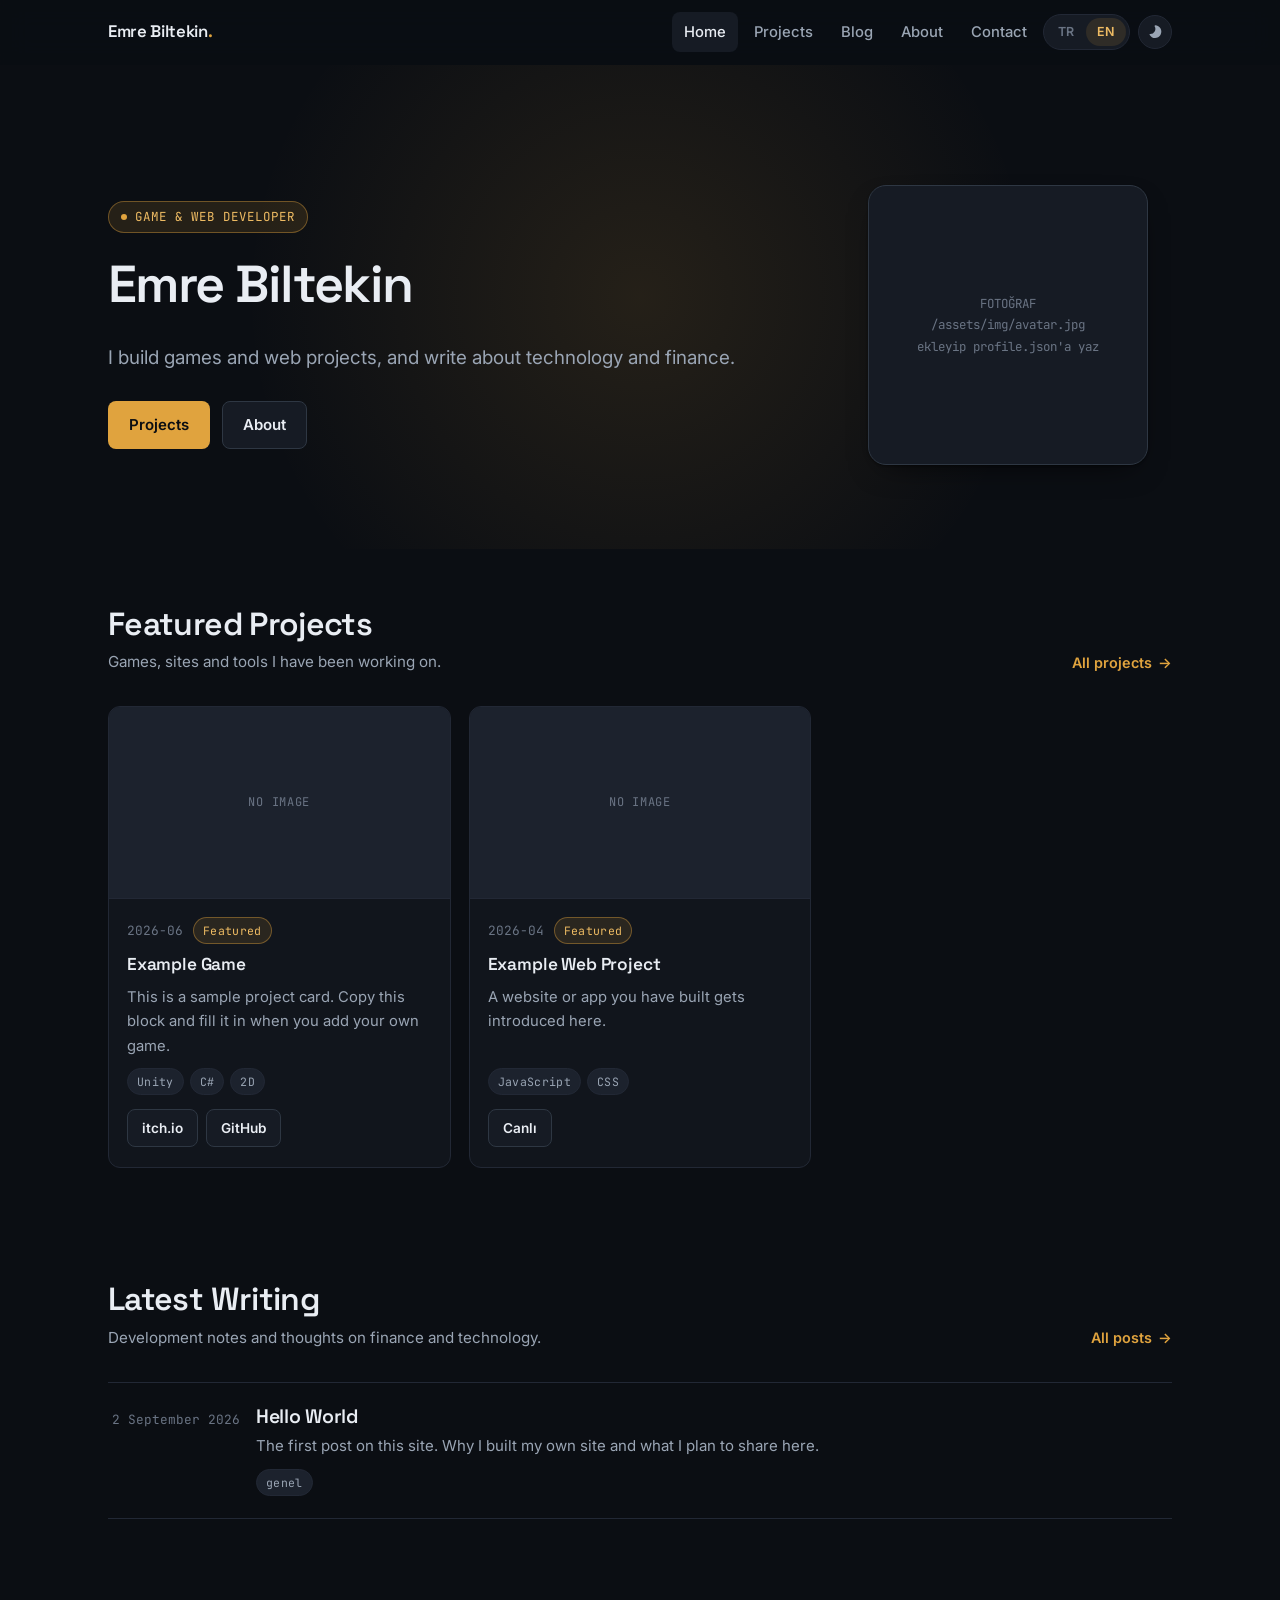
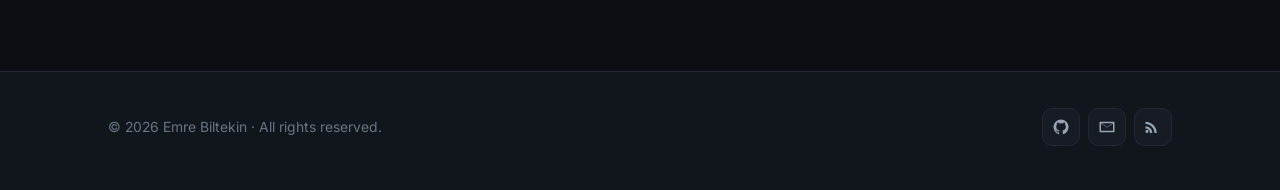
==== index.html @ 10e12e01 "Kişisel site: iki dilli iskelet, blog ve yönetim paneli" ====
<!DOCTYPE html>
<html lang="tr">
<head>
<meta charset="utf-8">
<meta name="viewport" content="width=device-width, initial-scale=1">
<script>/* Tema tercihini sayfa cizilmeden once uygula (ekran yanip sonmesin) */
try{ if(localStorage.getItem('site.theme')==='light') document.documentElement.dataset.theme='light'; }catch(e){}</script>
<title>Emre Biltekin — Oyun & Web Geliştirici</title>
<meta name="description" content="Emre Biltekin'in kişisel sitesi. Oyunlar, web projeleri ve teknoloji ile finans üzerine yazılar.">
<link rel="canonical" href="https://emrebiltekin.me/">

<!-- Paylasim kartlari -->
<meta property="og:type" content="website">
<meta property="og:site_name" content="Emre Biltekin">
<meta property="og:title" content="Emre Biltekin — Oyun & Web Geliştirici">
<meta property="og:description" content="Oyunlar, web projeleri ve teknoloji ile finans üzerine yazılar.">
<meta property="og:url" content="https://emrebiltekin.me/">
<meta property="og:image" content="https://emrebiltekin.me/assets/img/og-default.png">
<meta name="twitter:card" content="summary_large_image">

<link rel="icon" href="/assets/img/favicon.svg" type="image/svg+xml">
<link rel="preconnect" href="https://fonts.googleapis.com">
<link rel="preconnect" href="https://fonts.gstatic.com" crossorigin>
<link href="https://fonts.googleapis.com/css2?family=Inter:wght@400;500;600&family=Space+Grotesk:wght@500;600;700&family=JetBrains+Mono:wght@400;500&display=swap" rel="stylesheet">
<link rel="stylesheet" href="/assets/css/style.css">
<link rel="alternate" type="application/rss+xml" title="Emre Biltekin" href="/feed.xml">
</head>

<body data-page="home">
<a class="skip-link" href="#main">İçeriğe geç</a>
<header id="site-header"></header>

<main id="main">

  <!-- Hero -->
  <section class="hero">
    <div class="wrap hero-inner">
      <div>
        <span class="eyebrow"><span class="pulse"></span><span id="heroRole">—</span></span>
        <h1 id="heroName">Emre Biltekin</h1>
        <p class="lead" id="heroTagline"></p>
        <div class="hero-actions">
          <a class="btn btn-primary" href="/projects.html"><span data-i18n="nav.projects"></span></a>
          <a class="btn btn-ghost" href="/about.html"><span data-i18n="nav.about"></span></a>
        </div>
      </div>
      <div class="avatar-frame" id="heroAvatar"></div>
    </div>
  </section>

  <!-- One cikan projeler -->
  <section class="section-tight">
    <div class="wrap">
      <div class="section-head">
        <div>
          <h2 data-i18n="home.featured.title"></h2>
          <p data-i18n="home.featured.desc"></p>
        </div>
        <a class="link-more" href="/projects.html"><span data-i18n="home.featured.all"></span> →</a>
      </div>
      <div class="grid" id="featuredProjects">
        <div class="loading" data-i18n="common.loading"></div>
      </div>
    </div>
  </section>

  <!-- Son yazilar -->
  <section class="section-tight">
    <div class="wrap">
      <div class="section-head">
        <div>
          <h2 data-i18n="home.latest.title"></h2>
          <p data-i18n="home.latest.desc"></p>
        </div>
        <a class="link-more" href="/blog.html"><span data-i18n="home.latest.all"></span> →</a>
      </div>
      <ul class="post-list" id="latestPosts">
        <li class="loading" data-i18n="common.loading"></li>
      </ul>
    </div>
  </section>

</main>

<footer id="site-footer"></footer>

<noscript>
  <div class="wrap" style="padding:24px 0;color:#9AA5B4">
    Bu site içeriği göstermek için JavaScript kullanıyor. Lütfen JavaScript'i etkinleştir.
  </div>
</noscript>

<script src="/assets/js/i18n.js"></script>
<script src="/assets/js/site.js"></script>
<script src="/assets/js/pages.js"></script>
</body>
</html>
---- assets/css/style.css ----
/* ==========================================================================
   emrebiltekin.me — tema
   Renk / tipografi / olcu degerleri tek yerde: :root altindaki degiskenler.
   Vurgu rengini degistirmek icin sadece --accent satirini duzenlemen yeterli.
   ========================================================================== */

/* --- KOYU TEMA (varsayilan) --- */
:root{
  color-scheme: dark;

  /* Zemin katmanlari */
  --bg:        #0B0E13;
  --bg-1:      #11151C;
  --bg-2:      #161B24;
  --bg-3:      #1C222D;
  --header-bg: rgba(11,14,19,.72);

  /* Cizgiler */
  --border:    #222835;
  --border-2:  #2E3743;

  /* Metin */
  --text:       #E9EDF3;
  --text-2:     #9AA5B4;
  --text-3:     #6A7484;
  --prose-text: #DDE3EC;
  --code-text:  #E3B77A;

  /* Vurgu — degistirmek icin burasi */
  --accent:      #E0A33E;
  --accent-2:    #EEBB63;
  --accent-soft: rgba(224,163,62,.12);
  --accent-ring: rgba(224,163,62,.40);
  --on-accent:   #0A0D12;   /* vurgu zemini uzerindeki metin rengi */

  --ok:   #3FBF87;
  --warn: #E0A33E;
  --err:  #F2555A;

  /* Tipografi */
  --font-head: 'Space Grotesk', 'Segoe UI', system-ui, sans-serif;
  --font-body: 'Inter', 'Segoe UI', system-ui, -apple-system, sans-serif;
  --font-mono: 'JetBrains Mono', ui-monospace, 'SF Mono', Consolas, monospace;

  /* Olcu */
  --wrap:        1120px;
  --wrap-narrow: 720px;
  --r-sm: 8px;
  --r:    12px;
  --r-lg: 18px;
  --pad:  clamp(16px, 4vw, 28px);

  --shadow-1: 0 1px 2px rgba(0,0,0,.45);
  --shadow-2: 0 1px 2px rgba(0,0,0,.4), 0 12px 32px -16px rgba(0,0,0,.85);
  --t: 180ms cubic-bezier(.2,.7,.3,1);
}

/* --- ACIK TEMA ---
   Sadece renkler degisir; olcu/tipografi ayni kalir.
   Kehribar acik zeminde parlak kaldigi icin okunabilirlik adina koyulastirildi. */
:root[data-theme="light"]{
  color-scheme: light;

  --bg:        #FBFAF7;
  --bg-1:      #FFFFFF;
  --bg-2:      #F4F2ED;
  --bg-3:      #EAE7DF;
  --header-bg: rgba(251,250,247,.78);

  --border:    #E4E0D7;
  --border-2:  #CFC9BC;

  --text:       #15181D;
  --text-2:     #565F6C;
  --text-3:     #7E8794;
  --prose-text: #23282F;
  --code-text:  #8A5A0B;

  --accent:      #B0730F;
  --accent-2:    #8C5A08;
  --accent-soft: rgba(176,115,15,.10);
  --accent-ring: rgba(176,115,15,.38);
  --on-accent:   #FFFFFF;

  --shadow-1: 0 1px 2px rgba(20,24,30,.06);
  --shadow-2: 0 1px 2px rgba(20,24,30,.05), 0 12px 28px -16px rgba(20,24,30,.25);
}

/* ===== Reset ===== */
*,*::before,*::after{ box-sizing:border-box; }
html{ -webkit-text-size-adjust:100%; scroll-behavior:smooth; }
@media (prefers-reduced-motion: reduce){
  html{ scroll-behavior:auto; }
  *,*::before,*::after{ animation-duration:.01ms !important; transition-duration:.01ms !important; }
}
body{
  margin:0;
  background:var(--bg);
  color:var(--text);
  font-family:var(--font-body);
  font-size:16px;
  line-height:1.65;
  -webkit-font-smoothing:antialiased;
  text-rendering:optimizeLegibility;
  overflow-x:hidden;
}
img,svg,video{ max-width:100%; display:block; }
a{ color:var(--accent); text-decoration:none; }
a:hover{ color:var(--accent-2); }
button{ font:inherit; color:inherit; }
h1,h2,h3,h4{ font-family:var(--font-head); font-weight:600; line-height:1.2; letter-spacing:-.02em; margin:0 0 .5em; }
h1{ font-size:clamp(2rem, 1.4rem + 2.6vw, 3.25rem); letter-spacing:-.03em; }
h2{ font-size:clamp(1.5rem, 1.2rem + 1.2vw, 2rem); }
h3{ font-size:1.15rem; }
p{ margin:0 0 1em; }
code,kbd,pre,samp{ font-family:var(--font-mono); font-size:.9em; }
:focus-visible{ outline:2px solid var(--accent); outline-offset:3px; border-radius:4px; }

.sr-only{
  position:absolute; width:1px; height:1px; padding:0; margin:-1px;
  overflow:hidden; clip:rect(0 0 0 0); white-space:nowrap; border:0;
}
.skip-link{
  position:absolute; left:-999px; top:0; z-index:200;
  background:var(--accent); color:var(--on-accent); padding:10px 16px; border-radius:0 0 var(--r-sm) 0;
  font-weight:600;
}
.skip-link:focus{ left:0; }

/* ===== Kapsayici ===== */
.wrap{ width:100%; max-width:var(--wrap); margin-inline:auto; padding-inline:var(--pad); }
.wrap-narrow{ max-width:var(--wrap-narrow); }
.section{ padding-block:clamp(56px, 8vw, 96px); }
.section-tight{ padding-block:clamp(36px, 5vw, 56px); }

/* ===== Header ===== */
.site-header{
  position:sticky; top:0; z-index:100;
  background:var(--header-bg);
  backdrop-filter:blur(14px) saturate(160%);
  -webkit-backdrop-filter:blur(14px) saturate(160%);
  border-bottom:1px solid transparent;
  transition:border-color var(--t), background var(--t);
}
.site-header.is-stuck{ border-bottom-color:var(--border); }
.nav{ display:flex; align-items:center; gap:20px; height:64px; position:relative; }
.brand{
  font-family:var(--font-head); font-weight:600; font-size:1.05rem;
  color:var(--text); letter-spacing:-.02em; white-space:nowrap;
}
.brand:hover{ color:var(--text); }
.brand .dot{ color:var(--accent); }
.nav-links{
  display:flex; align-items:center; gap:4px;
  margin-left:auto; list-style:none; padding:0; margin-block:0;
}
.nav-links a{
  display:block; padding:8px 12px; border-radius:var(--r-sm);
  color:var(--text-2); font-size:.925rem; font-weight:500;
  transition:color var(--t), background var(--t);
}
.nav-links a:hover{ color:var(--text); background:var(--bg-2); }
.nav-links a[aria-current="page"]{ color:var(--text); background:var(--bg-2); }

.lang-switch{
  display:inline-flex; align-items:center; padding:3px;
  background:var(--bg-2); border:1px solid var(--border); border-radius:999px;
}
.lang-switch button{
  border:0; background:transparent; cursor:pointer;
  padding:4px 11px; border-radius:999px;
  font-size:.78rem; font-weight:600; letter-spacing:.04em;
  color:var(--text-3); transition:color var(--t), background var(--t);
}
.lang-switch button:hover{ color:var(--text-2); }
.lang-switch button[aria-pressed="true"]{ background:var(--accent-soft); color:var(--accent-2); }

/* Acik/koyu tema butonu */
.theme-toggle{
  display:inline-grid; place-items:center;
  width:34px; height:34px; flex:none; cursor:pointer;
  background:var(--bg-2); border:1px solid var(--border); border-radius:999px;
  color:var(--text-2);
  transition:color var(--t), border-color var(--t), background var(--t);
}
.theme-toggle:hover{ color:var(--accent-2); border-color:var(--accent-ring); background:var(--accent-soft); }
.theme-toggle .icon-sun{ display:none; }
:root[data-theme="light"] .theme-toggle .icon-sun{ display:block; }
:root[data-theme="light"] .theme-toggle .icon-moon{ display:none; }

.nav-toggle{
  display:none; margin-left:auto;
  background:var(--bg-2); border:1px solid var(--border); border-radius:var(--r-sm);
  width:38px; height:38px; cursor:pointer; align-items:center; justify-content:center;
  color:var(--text-2);
}
@media (max-width:760px){
  .nav-toggle{ display:inline-flex; }
  .nav-links{
    position:absolute; left:calc(var(--pad) * -1); right:calc(var(--pad) * -1); top:64px;
    flex-direction:column; align-items:stretch; gap:2px;
    background:var(--bg-1); border-bottom:1px solid var(--border);
    padding:10px var(--pad) 16px;
    display:none;
  }
  .nav-links.is-open{ display:flex; }
  .nav-links a{ padding:11px 12px; }
  .nav-links .ctrl-li{ margin-top:12px; }
}
.ctrl-li{ display:flex; align-items:center; gap:8px; }

/* ===== Hero ===== */
.hero{ position:relative; padding-block:clamp(64px, 10vw, 120px) clamp(48px, 7vw, 84px); overflow:hidden; }
.hero::before{
  content:""; position:absolute; inset:-45% 0 auto 50%;
  width:min(900px, 130vw); aspect-ratio:1; transform:translateX(-50%);
  background:radial-gradient(circle, var(--accent-soft) 0%, transparent 62%);
  pointer-events:none;
}
.hero-inner{ position:relative; display:grid; gap:clamp(28px,5vw,56px); grid-template-columns:1fr; align-items:center; }
@media (min-width:880px){ .hero-inner{ grid-template-columns:1.35fr .65fr; } }
.eyebrow{
  display:inline-flex; align-items:center; gap:8px;
  font-family:var(--font-mono); font-size:.78rem; letter-spacing:.08em; text-transform:uppercase;
  color:var(--accent-2); background:var(--accent-soft);
  border:1px solid var(--accent-ring); border-radius:999px; padding:5px 12px;
  margin-bottom:20px;
}
.eyebrow .pulse{ width:6px; height:6px; border-radius:50%; background:var(--accent); box-shadow:0 0 0 0 var(--accent-ring); animation:pulse 2.4s infinite; }
@keyframes pulse{ 70%{ box-shadow:0 0 0 8px transparent; } 100%{ box-shadow:0 0 0 0 transparent; } }
.hero p.lead{ font-size:clamp(1.02rem,.95rem + .4vw,1.18rem); color:var(--text-2); max-width:56ch; }
.hero-actions{ display:flex; flex-wrap:wrap; gap:12px; margin-top:28px; }

.avatar-frame{
  position:relative; width:min(280px,70vw); margin-inline:auto;
  aspect-ratio:1; border-radius:var(--r-lg); overflow:hidden;
  border:1px solid var(--border-2); background:var(--bg-2);
  box-shadow:var(--shadow-2);
}
.avatar-frame img{ width:100%; height:100%; object-fit:cover; }
.avatar-frame .placeholder{
  display:grid; place-items:center; height:100%;
  color:var(--text-3); font-family:var(--font-mono); font-size:.78rem; text-align:center; padding:20px; line-height:1.7;
}

/* ===== Butonlar ===== */
.btn{
  display:inline-flex; align-items:center; gap:9px;
  padding:11px 20px; border-radius:var(--r-sm);
  font-size:.94rem; font-weight:600; font-family:var(--font-body);
  border:1px solid transparent; cursor:pointer; white-space:nowrap;
  transition:background var(--t), border-color var(--t), color var(--t), transform var(--t);
}
.btn:active{ transform:translateY(1px); }
.btn-primary{ background:var(--accent); color:var(--on-accent); }
.btn-primary:hover{ background:var(--accent-2); color:var(--on-accent); }
.btn-ghost{ background:var(--bg-2); border-color:var(--border-2); color:var(--text); }
.btn-ghost:hover{ background:var(--bg-3); border-color:var(--text-3); color:var(--text); }
.btn-sm{ padding:7px 14px; font-size:.85rem; }

/* ===== Bolum basligi ===== */
.section-head{
  display:flex; align-items:flex-end; justify-content:space-between;
  gap:20px; flex-wrap:wrap; margin-bottom:32px;
}
.section-head h2{ margin:0; }
.section-head p{ margin:6px 0 0; color:var(--text-2); font-size:.95rem; }
.link-more{ font-size:.9rem; font-weight:600; display:inline-flex; align-items:center; gap:6px; transition:gap var(--t); }
.link-more:hover{ gap:10px; }

/* ===== Kart izgarasi ===== */
.grid{ display:grid; gap:18px; grid-template-columns:repeat(auto-fill, minmax(280px,1fr)); }
.grid-2{ grid-template-columns:repeat(auto-fill, minmax(340px,1fr)); }

.card{
  position:relative; display:flex; flex-direction:column;
  background:var(--bg-1); border:1px solid var(--border); border-radius:var(--r);
  overflow:hidden; transition:border-color var(--t), transform var(--t), background var(--t);
}
.card:hover{ border-color:var(--border-2); transform:translateY(-3px); background:var(--bg-2); }
.card-media{
  aspect-ratio:16/9; background:var(--bg-3);
  display:grid; place-items:center; overflow:hidden; border-bottom:1px solid var(--border);
}
.card-media img{ width:100%; height:100%; object-fit:cover; }
.card-media .ph{ color:var(--text-3); font-family:var(--font-mono); font-size:.75rem; letter-spacing:.06em; }
.card-body{ padding:18px 18px 20px; display:flex; flex-direction:column; gap:10px; flex:1; }
.card-title{ font-family:var(--font-head); font-size:1.08rem; font-weight:600; margin:0; color:var(--text); letter-spacing:-.01em; }
.card-title a{ color:inherit; }
.card-title a:hover{ color:var(--accent-2); }
.card-desc{ margin:0; color:var(--text-2); font-size:.925rem; flex:1; }
.card-meta{ display:flex; align-items:center; gap:10px; font-size:.8rem; color:var(--text-3); font-family:var(--font-mono); }
.card-links{ display:flex; flex-wrap:wrap; gap:8px; margin-top:4px; }

/* Etiketler */
.tags{ display:flex; flex-wrap:wrap; gap:6px; }
.tag{
  font-family:var(--font-mono); font-size:.72rem; letter-spacing:.03em;
  padding:3px 9px; border-radius:999px;
  background:var(--bg-3); border:1px solid var(--border); color:var(--text-2);
}
.tag-accent{ background:var(--accent-soft); border-color:var(--accent-ring); color:var(--accent-2); }

/* Filtre / arama cubugu */
.toolbar{ display:flex; flex-wrap:wrap; gap:12px; align-items:center; margin-bottom:28px; }
.filters{ display:flex; flex-wrap:wrap; gap:8px; }
.filter-btn{
  background:var(--bg-1); border:1px solid var(--border); color:var(--text-2);
  padding:7px 14px; border-radius:999px; font-size:.85rem; font-weight:500; cursor:pointer;
  transition:color var(--t), border-color var(--t), background var(--t);
}
.filter-btn:hover{ color:var(--text); border-color:var(--border-2); }
.filter-btn[aria-pressed="true"]{ background:var(--accent-soft); border-color:var(--accent-ring); color:var(--accent-2); }
.search-box{ position:relative; margin-left:auto; min-width:220px; flex:1; max-width:320px; }
.search-box input{
  width:100%; padding:9px 14px 9px 36px;
  background:var(--bg-1); border:1px solid var(--border); border-radius:var(--r-sm);
  color:var(--text); font-size:.9rem; font-family:inherit;
}
.search-box input::placeholder{ color:var(--text-3); }
.search-box input:focus{ outline:none; border-color:var(--accent-ring); box-shadow:0 0 0 3px var(--accent-soft); }
.search-box .ico{ position:absolute; left:11px; top:50%; transform:translateY(-50%); color:var(--text-3); }
@media (max-width:620px){ .search-box{ margin-left:0; max-width:none; } }

/* ===== Blog listesi ===== */
.post-list{ list-style:none; padding:0; margin:0; display:flex; flex-direction:column; }
.post-item{ border-bottom:1px solid var(--border); }
.post-item:first-child{ border-top:1px solid var(--border); }
.post-link{
  display:grid; gap:6px 24px; padding:22px 4px;
  grid-template-columns:1fr; color:inherit;
  transition:padding var(--t), background var(--t);
}
.post-link:hover{ color:inherit; background:linear-gradient(90deg, var(--accent-soft), transparent 60%); padding-inline:12px 4px; }
@media (min-width:720px){ .post-link{ grid-template-columns:120px 1fr; } }
.post-date{ font-family:var(--font-mono); font-size:.8rem; color:var(--text-3); padding-top:4px; white-space:nowrap; }
.post-title{ font-family:var(--font-head); font-size:1.22rem; font-weight:600; margin:0 0 6px; letter-spacing:-.015em; }
.post-link:hover .post-title{ color:var(--accent-2); }
.post-sum{ margin:0 0 10px; color:var(--text-2); font-size:.94rem; max-width:68ch; }

/* ===== Yazi ===== */
.article-head{ padding-block:clamp(40px,6vw,72px) 28px; border-bottom:1px solid var(--border); margin-bottom:40px; }
.article-meta{ display:flex; flex-wrap:wrap; gap:14px; align-items:center; color:var(--text-3); font-family:var(--font-mono); font-size:.82rem; margin-bottom:18px; }
.back-link{ display:inline-flex; align-items:center; gap:7px; font-size:.87rem; color:var(--text-2); font-weight:500; }
.back-link:hover{ color:var(--accent-2); }

.prose{ font-size:1.045rem; line-height:1.78; color:var(--prose-text); }
.prose > *:first-child{ margin-top:0; }
.prose h2{ margin-top:2em; margin-bottom:.6em; font-size:1.55rem; scroll-margin-top:84px; }
.prose h3{ margin-top:1.7em; margin-bottom:.5em; font-size:1.2rem; scroll-margin-top:84px; }
.prose p{ margin:0 0 1.25em; }
.prose a{ text-decoration:underline; text-underline-offset:3px; text-decoration-color:var(--accent-ring); }
.prose a:hover{ text-decoration-color:var(--accent); }
.prose ul,.prose ol{ margin:0 0 1.25em; padding-left:1.4em; }
.prose li{ margin-bottom:.45em; }
.prose li::marker{ color:var(--text-3); }
.prose blockquote{
  margin:1.6em 0; padding:2px 0 2px 20px;
  border-left:3px solid var(--accent); color:var(--text-2);
}
.prose blockquote p:last-child{ margin-bottom:0; }
.prose img{ border-radius:var(--r); border:1px solid var(--border); margin:1.6em 0; }
.prose hr{ border:0; border-top:1px solid var(--border); margin:2.4em 0; }
.prose code{
  background:var(--bg-2); border:1px solid var(--border); border-radius:5px;
  padding:.15em .4em; font-size:.87em; color:var(--code-text);
}
.prose pre{
  background:var(--bg-1); border:1px solid var(--border); border-radius:var(--r);
  padding:16px 18px; overflow-x:auto; margin:1.6em 0; line-height:1.6;
}
.prose pre code{ background:none; border:0; padding:0; color:var(--text); font-size:.86rem; }
.prose table{ width:100%; border-collapse:collapse; margin:1.6em 0; font-size:.93rem; display:block; overflow-x:auto; }
.prose th,.prose td{ border:1px solid var(--border); padding:9px 13px; text-align:left; }
.prose th{ background:var(--bg-2); font-weight:600; }

/* ===== Hakkimda ===== */
.skill-group{ margin-bottom:26px; }
.skill-group h3{ font-size:.8rem; font-family:var(--font-mono); letter-spacing:.08em; text-transform:uppercase; color:var(--text-3); margin-bottom:12px; }

/* ===== Iletisim ===== */
.contact-grid{ display:grid; gap:14px; grid-template-columns:repeat(auto-fill,minmax(250px,1fr)); }
.contact-card{
  display:flex; align-items:center; gap:14px; padding:16px 18px;
  background:var(--bg-1); border:1px solid var(--border); border-radius:var(--r);
  color:var(--text); transition:border-color var(--t), background var(--t), transform var(--t);
}
.contact-card:hover{ border-color:var(--accent-ring); background:var(--bg-2); color:var(--text); transform:translateY(-2px); }
.contact-card .ico{ display:grid; place-items:center; width:40px; height:40px; flex:none; border-radius:10px; background:var(--bg-3); color:var(--accent-2); }
.contact-card .txt{ display:flex; flex-direction:column; gap:2px; min-width:0; }
.contact-card .label{ display:block; font-size:.72rem; color:var(--text-3); font-family:var(--font-mono); letter-spacing:.06em; text-transform:uppercase; line-height:1.4; }
.contact-card .value{ display:block; font-weight:500; font-size:.95rem; line-height:1.4; overflow-wrap:anywhere; }

/* ===== Durum kutulari ===== */
.empty, .loading{
  padding:48px 24px; text-align:center; color:var(--text-3);
  border:1px dashed var(--border-2); border-radius:var(--r); background:var(--bg-1);
  font-family:var(--font-mono); font-size:.88rem;
}

/* ===== Footer ===== */
.site-footer{ border-top:1px solid var(--border); margin-top:clamp(56px,8vw,96px); padding-block:36px 44px; background:var(--bg-1); }
.footer-inner{ display:flex; flex-wrap:wrap; gap:20px; align-items:center; justify-content:space-between; }
.footer-inner p{ margin:0; color:var(--text-3); font-size:.87rem; }
.social{ display:flex; gap:8px; }
.social a{
  display:grid; place-items:center; width:38px; height:38px;
  border:1px solid var(--border); border-radius:10px;
  color:var(--text-2); background:var(--bg-2);
  transition:color var(--t), border-color var(--t), background var(--t), transform var(--t);
}
.social a:hover{ color:var(--accent-2); border-color:var(--accent-ring); background:var(--accent-soft); transform:translateY(-2px); }

/* ===== Yardimcilar ===== */
.mt-0{ margin-top:0; } .mb-0{ margin-bottom:0; }
.muted{ color:var(--text-2); }
.dim{ color:var(--text-3); }
.mono{ font-family:var(--font-mono); }
[hidden]{ display:none !important; }
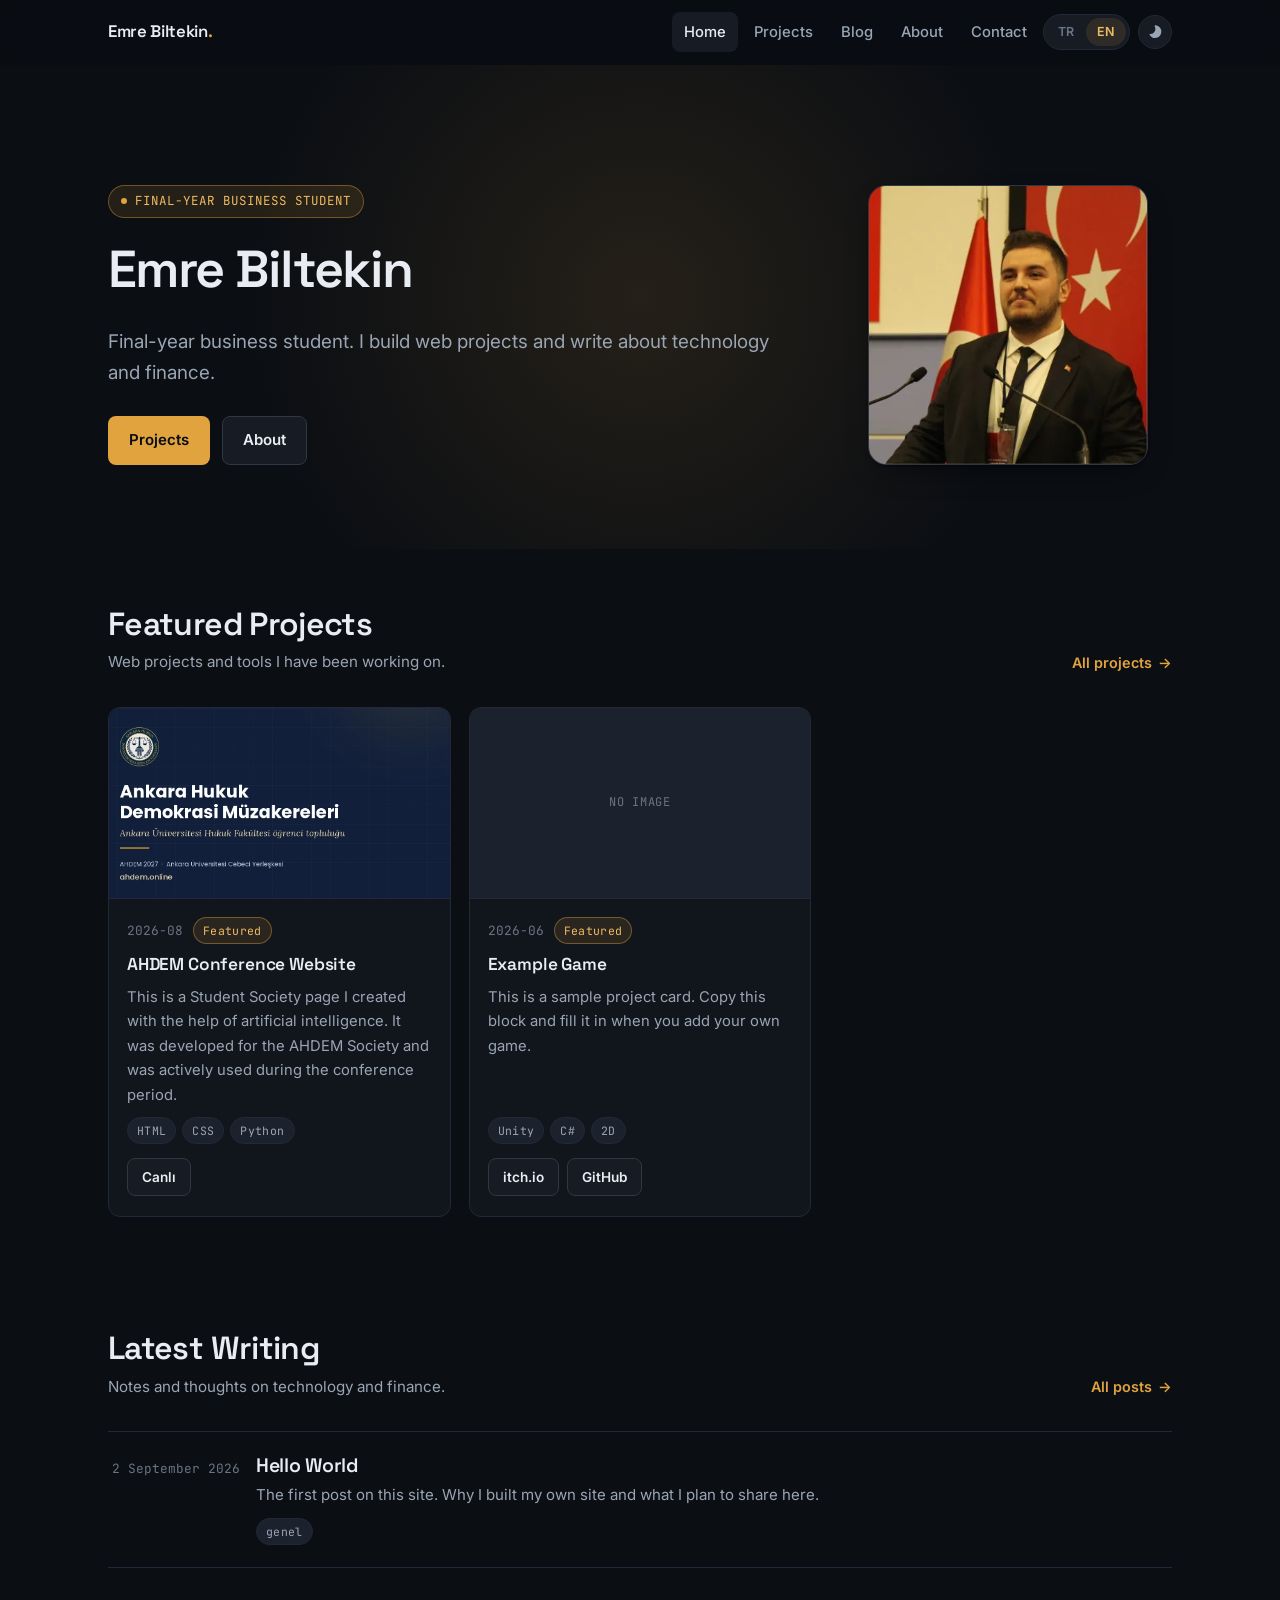
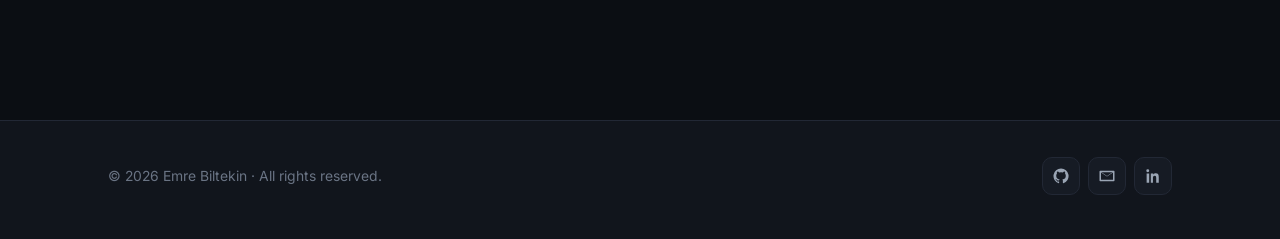
==== commit ae160144: "Kimliği işletme son sınıf öğrencisi olarak güncelle" ====
--- a/index.html
+++ b/index.html
@@ -5,15 +5,15 @@
 <meta name="viewport" content="width=device-width, initial-scale=1">
 <script>/* Tema tercihini sayfa cizilmeden once uygula (ekran yanip sonmesin) */
 try{ if(localStorage.getItem('site.theme')==='light') document.documentElement.dataset.theme='light'; }catch(e){}</script>
-<title>Emre Biltekin — Oyun & Web Geliştirici</title>
-<meta name="description" content="Emre Biltekin'in kişisel sitesi. Oyunlar, web projeleri ve teknoloji ile finans üzerine yazılar.">
+<title>Emre Biltekin — İşletme Son Sınıf Öğrencisi</title>
+<meta name="description" content="Emre Biltekin'in kişisel sitesi. İşletme son sınıf öğrencisi; web projeleri, teknoloji ve finans üzerine yazılar.">
 <link rel="canonical" href="https://emrebiltekin.me/">
 
 <!-- Paylasim kartlari -->
 <meta property="og:type" content="website">
 <meta property="og:site_name" content="Emre Biltekin">
-<meta property="og:title" content="Emre Biltekin — Oyun & Web Geliştirici">
-<meta property="og:description" content="Oyunlar, web projeleri ve teknoloji ile finans üzerine yazılar.">
+<meta property="og:title" content="Emre Biltekin — İşletme Son Sınıf Öğrencisi">
+<meta property="og:description" content="Web projeleri, teknoloji ve finans üzerine yazılar.">
 <meta property="og:url" content="https://emrebiltekin.me/">
 <meta property="og:image" content="https://emrebiltekin.me/assets/img/og-default.png">
 <meta name="twitter:card" content="summary_large_image">
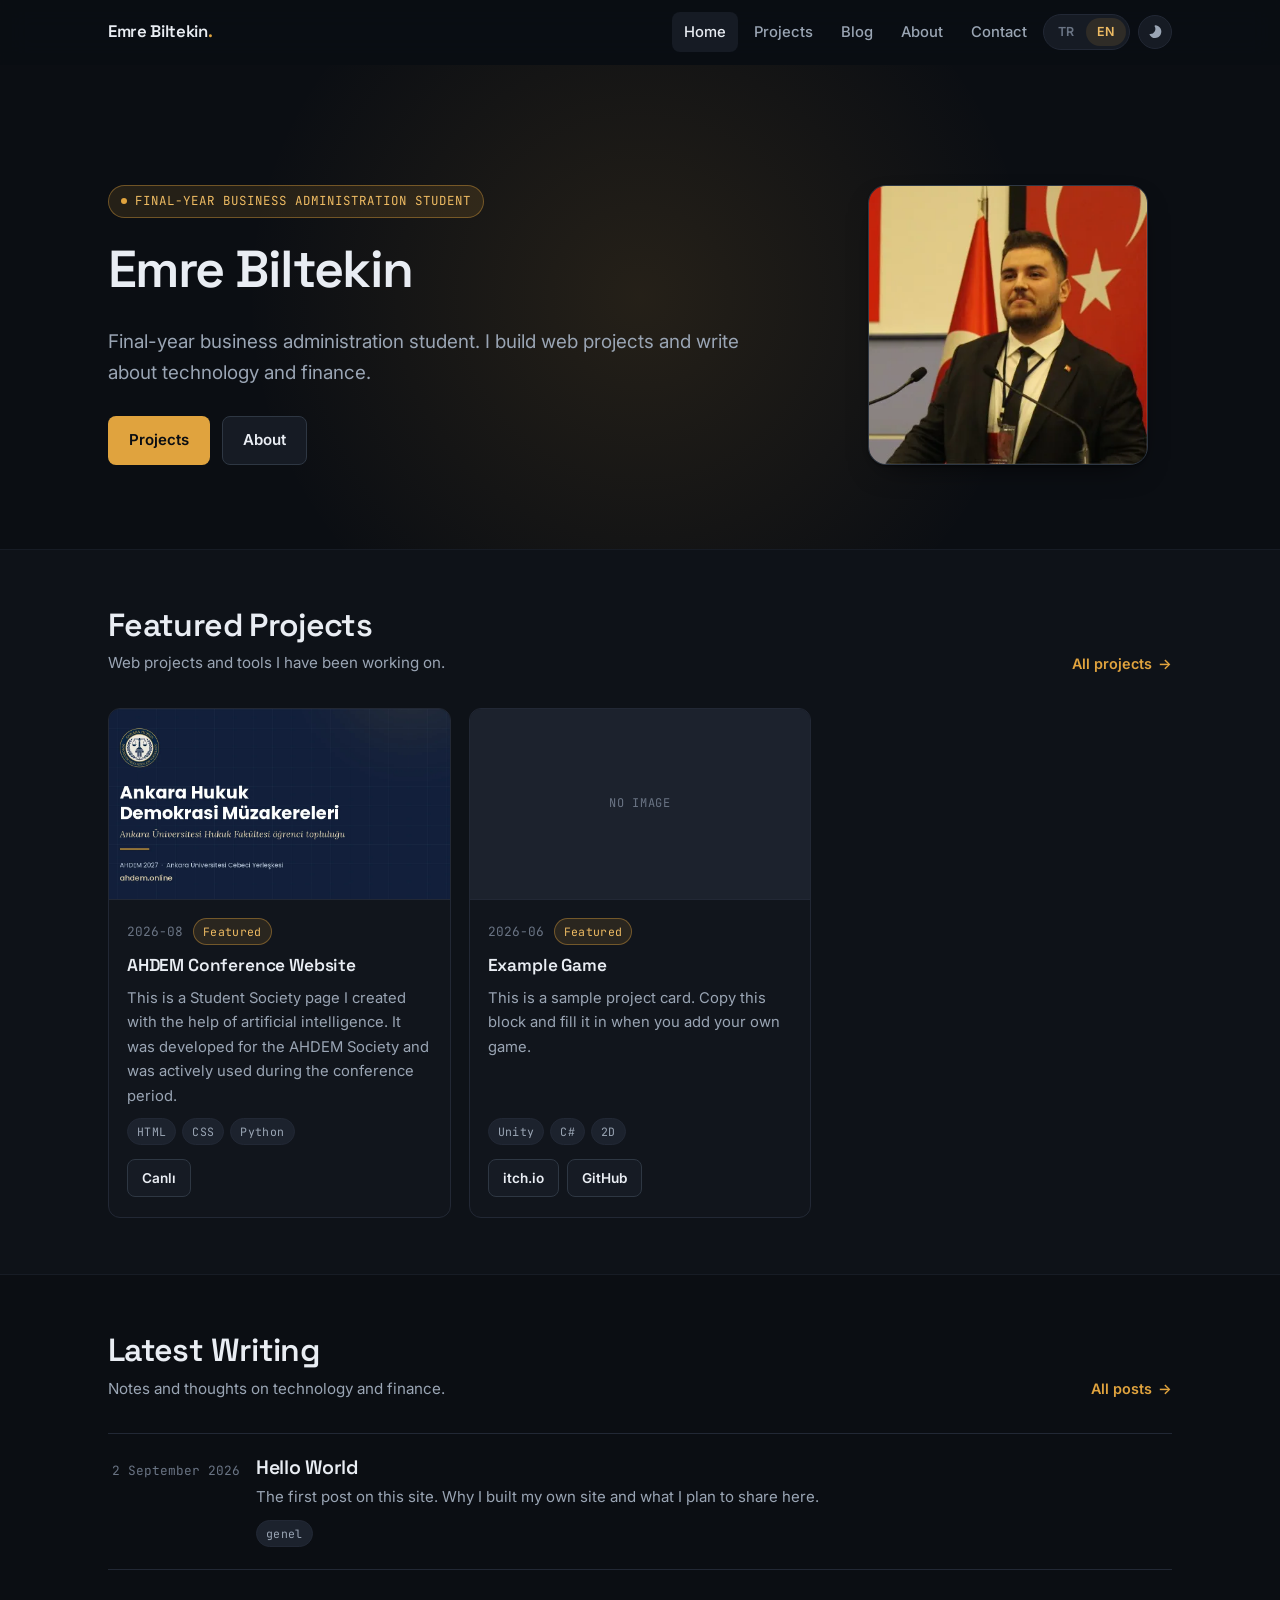
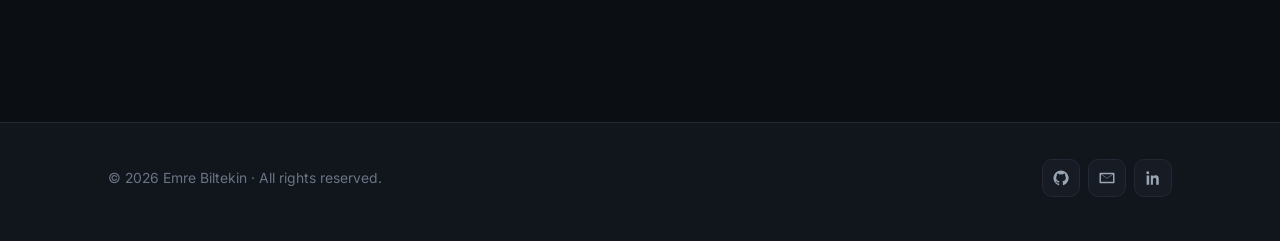
==== commit f2d76a6a: "Açık temada bölüm bantları ve metin yüzeyleri ekle Sayfa tek düz zemin üzerinde akıyordu; özellikle " ====
--- a/index.html
+++ b/index.html
@@ -48,8 +48,8 @@
     </div>
   </section>
 
-  <!-- One cikan projeler -->
-  <section class="section-tight">
+  <!-- One cikan projeler (gri bantli bolum) -->
+  <section class="section-tight band">
     <div class="wrap">
       <div class="section-head">
         <div>
--- a/assets/css/style.css
+++ b/assets/css/style.css
@@ -14,6 +14,10 @@
   --bg-2:      #161B24;
   --bg-3:      #1C222D;
   --header-bg: rgba(11,14,19,.72);
+
+  /* Bolum bandi — sayfayi yatay seritlere ayirir (bkz. .band) */
+  --band:      #0E1218;
+  --band-line: #171C25;
 
   /* Cizgiler */
   --border:    #222835;
@@ -66,6 +70,10 @@
   --bg-2:      #F4F2ED;
   --bg-3:      #EAE7DF;
   --header-bg: rgba(251,250,247,.78);
+
+  /* Acik temada bant belirgin olmali — sayfa duz gorunmesin */
+  --band:      #F1EEE6;
+  --band-line: #E6E1D6;
 
   --border:    #E4E0D7;
   --border-2:  #CFC9BC;
@@ -132,6 +140,27 @@
 .wrap-narrow{ max-width:var(--wrap-narrow); }
 .section{ padding-block:clamp(56px, 8vw, 96px); }
 .section-tight{ padding-block:clamp(36px, 5vw, 56px); }
+
+/* --- Bolum bandi ---
+   Tam genislikte hafif gri serit. Ardisik bolumlere donusumlu verilir;
+   boylece sayfa tek duz zemin olmaktan cikip yatay katmanlara ayrilir. */
+.band{
+  background:var(--band);
+  border-top:1px solid var(--band-line);
+  border-bottom:1px solid var(--band-line);
+}
+
+/* --- Yuzey paneli ---
+   Uzun metni (biyografi, yazi govdesi) zeminden ayiran kart.
+   Acik temada beyaz kagit hissi verir, okumayi rahatlatir. */
+.surface{
+  background:var(--bg-1);
+  border:1px solid var(--border);
+  border-radius:var(--r-lg);
+  padding:clamp(20px, 3.5vw, 40px);
+}
+.surface > .post-list > .post-item:first-child{ border-top:0; }
+.surface > .post-list > .post-item:last-child{ border-bottom:0; }
 
 /* ===== Header ===== */
 .site-header{
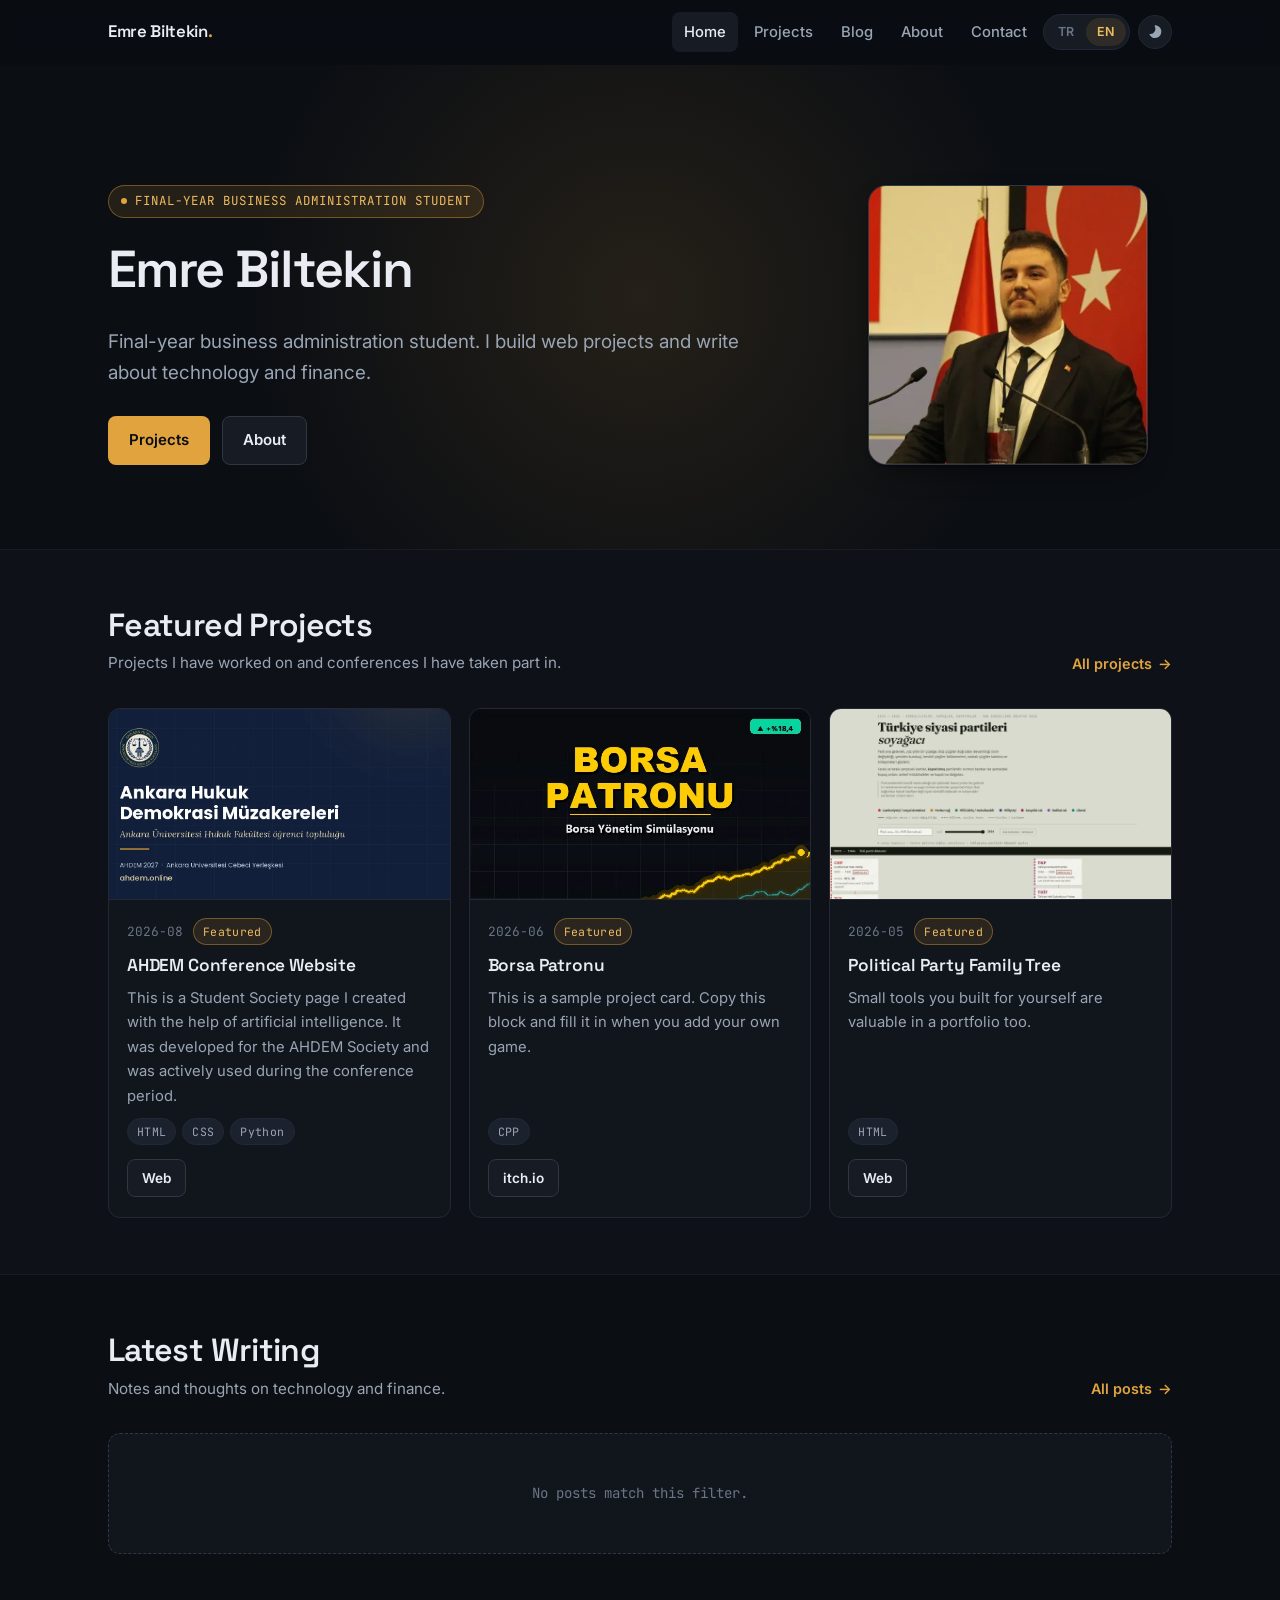
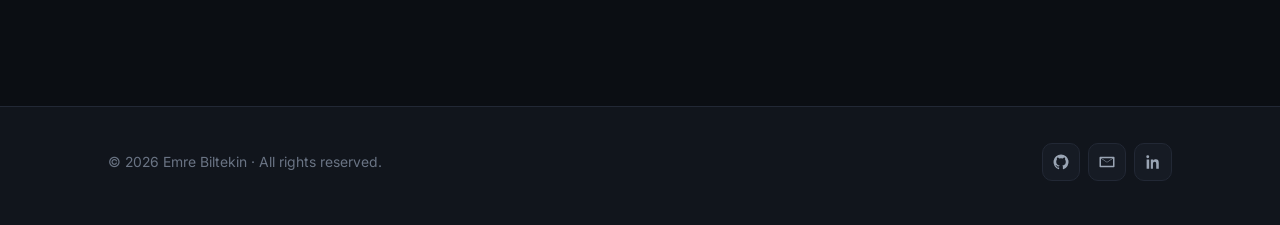
==== commit 53b42f3e: "Add files via upload" ====
--- a/index.html
+++ b/index.html
@@ -1,97 +1,97 @@
-<!DOCTYPE html>
-<html lang="tr">
-<head>
-<meta charset="utf-8">
-<meta name="viewport" content="width=device-width, initial-scale=1">
-<script>/* Tema tercihini sayfa cizilmeden once uygula (ekran yanip sonmesin) */
-try{ if(localStorage.getItem('site.theme')==='light') document.documentElement.dataset.theme='light'; }catch(e){}</script>
-<title>Emre Biltekin — İşletme Son Sınıf Öğrencisi</title>
-<meta name="description" content="Emre Biltekin'in kişisel sitesi. İşletme son sınıf öğrencisi; web projeleri, teknoloji ve finans üzerine yazılar.">
-<link rel="canonical" href="https://emrebiltekin.me/">
-
-<!-- Paylasim kartlari -->
-<meta property="og:type" content="website">
-<meta property="og:site_name" content="Emre Biltekin">
-<meta property="og:title" content="Emre Biltekin — İşletme Son Sınıf Öğrencisi">
-<meta property="og:description" content="Web projeleri, teknoloji ve finans üzerine yazılar.">
-<meta property="og:url" content="https://emrebiltekin.me/">
-<meta property="og:image" content="https://emrebiltekin.me/assets/img/og-default.png">
-<meta name="twitter:card" content="summary_large_image">
-
-<link rel="icon" href="/assets/img/favicon.svg" type="image/svg+xml">
-<link rel="preconnect" href="https://fonts.googleapis.com">
-<link rel="preconnect" href="https://fonts.gstatic.com" crossorigin>
-<link href="https://fonts.googleapis.com/css2?family=Inter:wght@400;500;600&family=Space+Grotesk:wght@500;600;700&family=JetBrains+Mono:wght@400;500&display=swap" rel="stylesheet">
-<link rel="stylesheet" href="/assets/css/style.css">
-<link rel="alternate" type="application/rss+xml" title="Emre Biltekin" href="/feed.xml">
-</head>
-
-<body data-page="home">
-<a class="skip-link" href="#main">İçeriğe geç</a>
-<header id="site-header"></header>
-
-<main id="main">
-
-  <!-- Hero -->
-  <section class="hero">
-    <div class="wrap hero-inner">
-      <div>
-        <span class="eyebrow"><span class="pulse"></span><span id="heroRole">—</span></span>
-        <h1 id="heroName">Emre Biltekin</h1>
-        <p class="lead" id="heroTagline"></p>
-        <div class="hero-actions">
-          <a class="btn btn-primary" href="/projects.html"><span data-i18n="nav.projects"></span></a>
-          <a class="btn btn-ghost" href="/about.html"><span data-i18n="nav.about"></span></a>
-        </div>
-      </div>
-      <div class="avatar-frame" id="heroAvatar"></div>
-    </div>
-  </section>
-
-  <!-- One cikan projeler (gri bantli bolum) -->
-  <section class="section-tight band">
-    <div class="wrap">
-      <div class="section-head">
-        <div>
-          <h2 data-i18n="home.featured.title"></h2>
-          <p data-i18n="home.featured.desc"></p>
-        </div>
-        <a class="link-more" href="/projects.html"><span data-i18n="home.featured.all"></span> →</a>
-      </div>
-      <div class="grid" id="featuredProjects">
-        <div class="loading" data-i18n="common.loading"></div>
-      </div>
-    </div>
-  </section>
-
-  <!-- Son yazilar -->
-  <section class="section-tight">
-    <div class="wrap">
-      <div class="section-head">
-        <div>
-          <h2 data-i18n="home.latest.title"></h2>
-          <p data-i18n="home.latest.desc"></p>
-        </div>
-        <a class="link-more" href="/blog.html"><span data-i18n="home.latest.all"></span> →</a>
-      </div>
-      <ul class="post-list" id="latestPosts">
-        <li class="loading" data-i18n="common.loading"></li>
-      </ul>
-    </div>
-  </section>
-
-</main>
-
-<footer id="site-footer"></footer>
-
-<noscript>
-  <div class="wrap" style="padding:24px 0;color:#9AA5B4">
-    Bu site içeriği göstermek için JavaScript kullanıyor. Lütfen JavaScript'i etkinleştir.
-  </div>
-</noscript>
-
-<script src="/assets/js/i18n.js"></script>
-<script src="/assets/js/site.js"></script>
-<script src="/assets/js/pages.js"></script>
-</body>
-</html>
+<!DOCTYPE html>
+<html lang="tr">
+<head>
+<meta charset="utf-8">
+<meta name="viewport" content="width=device-width, initial-scale=1">
+<script>/* Tema tercihini sayfa cizilmeden once uygula (ekran yanip sonmesin) */
+try{ if(localStorage.getItem('site.theme')==='light') document.documentElement.dataset.theme='light'; }catch(e){}</script>
+<title>Emre Biltekin — İşletme Son Sınıf Öğrencisi</title>
+<meta name="description" content="Emre Biltekin'in kişisel sitesi. İşletme son sınıf öğrencisi; web projeleri, teknoloji ve finans üzerine yazılar.">
+<link rel="canonical" href="https://emrebiltekin.me/">
+
+<!-- Paylasim kartlari -->
+<meta property="og:type" content="website">
+<meta property="og:site_name" content="Emre Biltekin">
+<meta property="og:title" content="Emre Biltekin — İşletme Son Sınıf Öğrencisi">
+<meta property="og:description" content="Web projeleri, teknoloji ve finans üzerine yazılar.">
+<meta property="og:url" content="https://emrebiltekin.me/">
+<meta property="og:image" content="https://emrebiltekin.me/assets/img/og-default.png">
+<meta name="twitter:card" content="summary_large_image">
+
+<link rel="icon" href="/assets/img/favicon.svg" type="image/svg+xml">
+<link rel="preconnect" href="https://fonts.googleapis.com">
+<link rel="preconnect" href="https://fonts.gstatic.com" crossorigin>
+<link href="https://fonts.googleapis.com/css2?family=Inter:wght@400;500;600&family=Space+Grotesk:wght@500;600;700&family=JetBrains+Mono:wght@400;500&display=swap" rel="stylesheet">
+<link rel="stylesheet" href="/assets/css/style.css">
+<link rel="alternate" type="application/rss+xml" title="Emre Biltekin" href="/feed.xml">
+</head>
+
+<body data-page="home">
+<a class="skip-link" href="#main">İçeriğe geç</a>
+<header id="site-header"></header>
+
+<main id="main">
+
+  <!-- Hero -->
+  <section class="hero">
+    <div class="wrap hero-inner">
+      <div>
+        <span class="eyebrow"><span class="pulse"></span><span id="heroRole">—</span></span>
+        <h1 id="heroName">Emre Biltekin</h1>
+        <p class="lead" id="heroTagline"></p>
+        <div class="hero-actions">
+          <a class="btn btn-primary" href="/projects.html"><span data-i18n="nav.projects"></span></a>
+          <a class="btn btn-ghost" href="/about.html"><span data-i18n="nav.about"></span></a>
+        </div>
+      </div>
+      <div class="avatar-frame" id="heroAvatar"></div>
+    </div>
+  </section>
+
+  <!-- One cikan projeler (gri bantli bolum) -->
+  <section class="section-tight band">
+    <div class="wrap">
+      <div class="section-head">
+        <div>
+          <h2 data-i18n="home.featured.title"></h2>
+          <p data-i18n="home.featured.desc"></p>
+        </div>
+        <a class="link-more" href="/projects.html"><span data-i18n="home.featured.all"></span> →</a>
+      </div>
+      <div class="grid" id="featuredProjects">
+        <div class="loading" data-i18n="common.loading"></div>
+      </div>
+    </div>
+  </section>
+
+  <!-- Son yazilar -->
+  <section class="section-tight">
+    <div class="wrap">
+      <div class="section-head">
+        <div>
+          <h2 data-i18n="home.latest.title"></h2>
+          <p data-i18n="home.latest.desc"></p>
+        </div>
+        <a class="link-more" href="/blog.html"><span data-i18n="home.latest.all"></span> →</a>
+      </div>
+      <ul class="post-list" id="latestPosts">
+        <li class="loading" data-i18n="common.loading"></li>
+      </ul>
+    </div>
+  </section>
+
+</main>
+
+<footer id="site-footer"></footer>
+
+<noscript>
+  <div class="wrap" style="padding:24px 0;color:#9AA5B4">
+    Bu site içeriği göstermek için JavaScript kullanıyor. Lütfen JavaScript'i etkinleştir.
+  </div>
+</noscript>
+
+<script src="/assets/js/i18n.js"></script>
+<script src="/assets/js/site.js"></script>
+<script src="/assets/js/pages.js"></script>
+</body>
+</html>
--- a/assets/css/style.css
+++ b/assets/css/style.css
@@ -1,448 +1,448 @@
-/* ==========================================================================
-   emrebiltekin.me — tema
-   Renk / tipografi / olcu degerleri tek yerde: :root altindaki degiskenler.
-   Vurgu rengini degistirmek icin sadece --accent satirini duzenlemen yeterli.
-   ========================================================================== */
-
-/* --- KOYU TEMA (varsayilan) --- */
-:root{
-  color-scheme: dark;
-
-  /* Zemin katmanlari */
-  --bg:        #0B0E13;
-  --bg-1:      #11151C;
-  --bg-2:      #161B24;
-  --bg-3:      #1C222D;
-  --header-bg: rgba(11,14,19,.72);
-
-  /* Bolum bandi — sayfayi yatay seritlere ayirir (bkz. .band) */
-  --band:      #0E1218;
-  --band-line: #171C25;
-
-  /* Cizgiler */
-  --border:    #222835;
-  --border-2:  #2E3743;
-
-  /* Metin */
-  --text:       #E9EDF3;
-  --text-2:     #9AA5B4;
-  --text-3:     #6A7484;
-  --prose-text: #DDE3EC;
-  --code-text:  #E3B77A;
-
-  /* Vurgu — degistirmek icin burasi */
-  --accent:      #E0A33E;
-  --accent-2:    #EEBB63;
-  --accent-soft: rgba(224,163,62,.12);
-  --accent-ring: rgba(224,163,62,.40);
-  --on-accent:   #0A0D12;   /* vurgu zemini uzerindeki metin rengi */
-
-  --ok:   #3FBF87;
-  --warn: #E0A33E;
-  --err:  #F2555A;
-
-  /* Tipografi */
-  --font-head: 'Space Grotesk', 'Segoe UI', system-ui, sans-serif;
-  --font-body: 'Inter', 'Segoe UI', system-ui, -apple-system, sans-serif;
-  --font-mono: 'JetBrains Mono', ui-monospace, 'SF Mono', Consolas, monospace;
-
-  /* Olcu */
-  --wrap:        1120px;
-  --wrap-narrow: 720px;
-  --r-sm: 8px;
-  --r:    12px;
-  --r-lg: 18px;
-  --pad:  clamp(16px, 4vw, 28px);
-
-  --shadow-1: 0 1px 2px rgba(0,0,0,.45);
-  --shadow-2: 0 1px 2px rgba(0,0,0,.4), 0 12px 32px -16px rgba(0,0,0,.85);
-  --t: 180ms cubic-bezier(.2,.7,.3,1);
-}
-
-/* --- ACIK TEMA ---
-   Sadece renkler degisir; olcu/tipografi ayni kalir.
-   Kehribar acik zeminde parlak kaldigi icin okunabilirlik adina koyulastirildi. */
-:root[data-theme="light"]{
-  color-scheme: light;
-
-  --bg:        #FBFAF7;
-  --bg-1:      #FFFFFF;
-  --bg-2:      #F4F2ED;
-  --bg-3:      #EAE7DF;
-  --header-bg: rgba(251,250,247,.78);
-
-  /* Acik temada bant belirgin olmali — sayfa duz gorunmesin */
-  --band:      #F1EEE6;
-  --band-line: #E6E1D6;
-
-  --border:    #E4E0D7;
-  --border-2:  #CFC9BC;
-
-  --text:       #15181D;
-  --text-2:     #565F6C;
-  --text-3:     #7E8794;
-  --prose-text: #23282F;
-  --code-text:  #8A5A0B;
-
-  --accent:      #B0730F;
-  --accent-2:    #8C5A08;
-  --accent-soft: rgba(176,115,15,.10);
-  --accent-ring: rgba(176,115,15,.38);
-  --on-accent:   #FFFFFF;
-
-  --shadow-1: 0 1px 2px rgba(20,24,30,.06);
-  --shadow-2: 0 1px 2px rgba(20,24,30,.05), 0 12px 28px -16px rgba(20,24,30,.25);
-}
-
-/* ===== Reset ===== */
-*,*::before,*::after{ box-sizing:border-box; }
-html{ -webkit-text-size-adjust:100%; scroll-behavior:smooth; }
-@media (prefers-reduced-motion: reduce){
-  html{ scroll-behavior:auto; }
-  *,*::before,*::after{ animation-duration:.01ms !important; transition-duration:.01ms !important; }
-}
-body{
-  margin:0;
-  background:var(--bg);
-  color:var(--text);
-  font-family:var(--font-body);
-  font-size:16px;
-  line-height:1.65;
-  -webkit-font-smoothing:antialiased;
-  text-rendering:optimizeLegibility;
-  overflow-x:hidden;
-}
-img,svg,video{ max-width:100%; display:block; }
-a{ color:var(--accent); text-decoration:none; }
-a:hover{ color:var(--accent-2); }
-button{ font:inherit; color:inherit; }
-h1,h2,h3,h4{ font-family:var(--font-head); font-weight:600; line-height:1.2; letter-spacing:-.02em; margin:0 0 .5em; }
-h1{ font-size:clamp(2rem, 1.4rem + 2.6vw, 3.25rem); letter-spacing:-.03em; }
-h2{ font-size:clamp(1.5rem, 1.2rem + 1.2vw, 2rem); }
-h3{ font-size:1.15rem; }
-p{ margin:0 0 1em; }
-code,kbd,pre,samp{ font-family:var(--font-mono); font-size:.9em; }
-:focus-visible{ outline:2px solid var(--accent); outline-offset:3px; border-radius:4px; }
-
-.sr-only{
-  position:absolute; width:1px; height:1px; padding:0; margin:-1px;
-  overflow:hidden; clip:rect(0 0 0 0); white-space:nowrap; border:0;
-}
-.skip-link{
-  position:absolute; left:-999px; top:0; z-index:200;
-  background:var(--accent); color:var(--on-accent); padding:10px 16px; border-radius:0 0 var(--r-sm) 0;
-  font-weight:600;
-}
-.skip-link:focus{ left:0; }
-
-/* ===== Kapsayici ===== */
-.wrap{ width:100%; max-width:var(--wrap); margin-inline:auto; padding-inline:var(--pad); }
-.wrap-narrow{ max-width:var(--wrap-narrow); }
-.section{ padding-block:clamp(56px, 8vw, 96px); }
-.section-tight{ padding-block:clamp(36px, 5vw, 56px); }
-
-/* --- Bolum bandi ---
-   Tam genislikte hafif gri serit. Ardisik bolumlere donusumlu verilir;
-   boylece sayfa tek duz zemin olmaktan cikip yatay katmanlara ayrilir. */
-.band{
-  background:var(--band);
-  border-top:1px solid var(--band-line);
-  border-bottom:1px solid var(--band-line);
-}
-
-/* --- Yuzey paneli ---
-   Uzun metni (biyografi, yazi govdesi) zeminden ayiran kart.
-   Acik temada beyaz kagit hissi verir, okumayi rahatlatir. */
-.surface{
-  background:var(--bg-1);
-  border:1px solid var(--border);
-  border-radius:var(--r-lg);
-  padding:clamp(20px, 3.5vw, 40px);
-}
-.surface > .post-list > .post-item:first-child{ border-top:0; }
-.surface > .post-list > .post-item:last-child{ border-bottom:0; }
-
-/* ===== Header ===== */
-.site-header{
-  position:sticky; top:0; z-index:100;
-  background:var(--header-bg);
-  backdrop-filter:blur(14px) saturate(160%);
-  -webkit-backdrop-filter:blur(14px) saturate(160%);
-  border-bottom:1px solid transparent;
-  transition:border-color var(--t), background var(--t);
-}
-.site-header.is-stuck{ border-bottom-color:var(--border); }
-.nav{ display:flex; align-items:center; gap:20px; height:64px; position:relative; }
-.brand{
-  font-family:var(--font-head); font-weight:600; font-size:1.05rem;
-  color:var(--text); letter-spacing:-.02em; white-space:nowrap;
-}
-.brand:hover{ color:var(--text); }
-.brand .dot{ color:var(--accent); }
-.nav-links{
-  display:flex; align-items:center; gap:4px;
-  margin-left:auto; list-style:none; padding:0; margin-block:0;
-}
-.nav-links a{
-  display:block; padding:8px 12px; border-radius:var(--r-sm);
-  color:var(--text-2); font-size:.925rem; font-weight:500;
-  transition:color var(--t), background var(--t);
-}
-.nav-links a:hover{ color:var(--text); background:var(--bg-2); }
-.nav-links a[aria-current="page"]{ color:var(--text); background:var(--bg-2); }
-
-.lang-switch{
-  display:inline-flex; align-items:center; padding:3px;
-  background:var(--bg-2); border:1px solid var(--border); border-radius:999px;
-}
-.lang-switch button{
-  border:0; background:transparent; cursor:pointer;
-  padding:4px 11px; border-radius:999px;
-  font-size:.78rem; font-weight:600; letter-spacing:.04em;
-  color:var(--text-3); transition:color var(--t), background var(--t);
-}
-.lang-switch button:hover{ color:var(--text-2); }
-.lang-switch button[aria-pressed="true"]{ background:var(--accent-soft); color:var(--accent-2); }
-
-/* Acik/koyu tema butonu */
-.theme-toggle{
-  display:inline-grid; place-items:center;
-  width:34px; height:34px; flex:none; cursor:pointer;
-  background:var(--bg-2); border:1px solid var(--border); border-radius:999px;
-  color:var(--text-2);
-  transition:color var(--t), border-color var(--t), background var(--t);
-}
-.theme-toggle:hover{ color:var(--accent-2); border-color:var(--accent-ring); background:var(--accent-soft); }
-.theme-toggle .icon-sun{ display:none; }
-:root[data-theme="light"] .theme-toggle .icon-sun{ display:block; }
-:root[data-theme="light"] .theme-toggle .icon-moon{ display:none; }
-
-.nav-toggle{
-  display:none; margin-left:auto;
-  background:var(--bg-2); border:1px solid var(--border); border-radius:var(--r-sm);
-  width:38px; height:38px; cursor:pointer; align-items:center; justify-content:center;
-  color:var(--text-2);
-}
-@media (max-width:760px){
-  .nav-toggle{ display:inline-flex; }
-  .nav-links{
-    position:absolute; left:calc(var(--pad) * -1); right:calc(var(--pad) * -1); top:64px;
-    flex-direction:column; align-items:stretch; gap:2px;
-    background:var(--bg-1); border-bottom:1px solid var(--border);
-    padding:10px var(--pad) 16px;
-    display:none;
-  }
-  .nav-links.is-open{ display:flex; }
-  .nav-links a{ padding:11px 12px; }
-  .nav-links .ctrl-li{ margin-top:12px; }
-}
-.ctrl-li{ display:flex; align-items:center; gap:8px; }
-
-/* ===== Hero ===== */
-.hero{ position:relative; padding-block:clamp(64px, 10vw, 120px) clamp(48px, 7vw, 84px); overflow:hidden; }
-.hero::before{
-  content:""; position:absolute; inset:-45% 0 auto 50%;
-  width:min(900px, 130vw); aspect-ratio:1; transform:translateX(-50%);
-  background:radial-gradient(circle, var(--accent-soft) 0%, transparent 62%);
-  pointer-events:none;
-}
-.hero-inner{ position:relative; display:grid; gap:clamp(28px,5vw,56px); grid-template-columns:1fr; align-items:center; }
-@media (min-width:880px){ .hero-inner{ grid-template-columns:1.35fr .65fr; } }
-.eyebrow{
-  display:inline-flex; align-items:center; gap:8px;
-  font-family:var(--font-mono); font-size:.78rem; letter-spacing:.08em; text-transform:uppercase;
-  color:var(--accent-2); background:var(--accent-soft);
-  border:1px solid var(--accent-ring); border-radius:999px; padding:5px 12px;
-  margin-bottom:20px;
-}
-.eyebrow .pulse{ width:6px; height:6px; border-radius:50%; background:var(--accent); box-shadow:0 0 0 0 var(--accent-ring); animation:pulse 2.4s infinite; }
-@keyframes pulse{ 70%{ box-shadow:0 0 0 8px transparent; } 100%{ box-shadow:0 0 0 0 transparent; } }
-.hero p.lead{ font-size:clamp(1.02rem,.95rem + .4vw,1.18rem); color:var(--text-2); max-width:56ch; }
-.hero-actions{ display:flex; flex-wrap:wrap; gap:12px; margin-top:28px; }
-
-.avatar-frame{
-  position:relative; width:min(280px,70vw); margin-inline:auto;
-  aspect-ratio:1; border-radius:var(--r-lg); overflow:hidden;
-  border:1px solid var(--border-2); background:var(--bg-2);
-  box-shadow:var(--shadow-2);
-}
-.avatar-frame img{ width:100%; height:100%; object-fit:cover; }
-.avatar-frame .placeholder{
-  display:grid; place-items:center; height:100%;
-  color:var(--text-3); font-family:var(--font-mono); font-size:.78rem; text-align:center; padding:20px; line-height:1.7;
-}
-
-/* ===== Butonlar ===== */
-.btn{
-  display:inline-flex; align-items:center; gap:9px;
-  padding:11px 20px; border-radius:var(--r-sm);
-  font-size:.94rem; font-weight:600; font-family:var(--font-body);
-  border:1px solid transparent; cursor:pointer; white-space:nowrap;
-  transition:background var(--t), border-color var(--t), color var(--t), transform var(--t);
-}
-.btn:active{ transform:translateY(1px); }
-.btn-primary{ background:var(--accent); color:var(--on-accent); }
-.btn-primary:hover{ background:var(--accent-2); color:var(--on-accent); }
-.btn-ghost{ background:var(--bg-2); border-color:var(--border-2); color:var(--text); }
-.btn-ghost:hover{ background:var(--bg-3); border-color:var(--text-3); color:var(--text); }
-.btn-sm{ padding:7px 14px; font-size:.85rem; }
-
-/* ===== Bolum basligi ===== */
-.section-head{
-  display:flex; align-items:flex-end; justify-content:space-between;
-  gap:20px; flex-wrap:wrap; margin-bottom:32px;
-}
-.section-head h2{ margin:0; }
-.section-head p{ margin:6px 0 0; color:var(--text-2); font-size:.95rem; }
-.link-more{ font-size:.9rem; font-weight:600; display:inline-flex; align-items:center; gap:6px; transition:gap var(--t); }
-.link-more:hover{ gap:10px; }
-
-/* ===== Kart izgarasi ===== */
-.grid{ display:grid; gap:18px; grid-template-columns:repeat(auto-fill, minmax(280px,1fr)); }
-.grid-2{ grid-template-columns:repeat(auto-fill, minmax(340px,1fr)); }
-
-.card{
-  position:relative; display:flex; flex-direction:column;
-  background:var(--bg-1); border:1px solid var(--border); border-radius:var(--r);
-  overflow:hidden; transition:border-color var(--t), transform var(--t), background var(--t);
-}
-.card:hover{ border-color:var(--border-2); transform:translateY(-3px); background:var(--bg-2); }
-.card-media{
-  aspect-ratio:16/9; background:var(--bg-3);
-  display:grid; place-items:center; overflow:hidden; border-bottom:1px solid var(--border);
-}
-.card-media img{ width:100%; height:100%; object-fit:cover; }
-.card-media .ph{ color:var(--text-3); font-family:var(--font-mono); font-size:.75rem; letter-spacing:.06em; }
-.card-body{ padding:18px 18px 20px; display:flex; flex-direction:column; gap:10px; flex:1; }
-.card-title{ font-family:var(--font-head); font-size:1.08rem; font-weight:600; margin:0; color:var(--text); letter-spacing:-.01em; }
-.card-title a{ color:inherit; }
-.card-title a:hover{ color:var(--accent-2); }
-.card-desc{ margin:0; color:var(--text-2); font-size:.925rem; flex:1; }
-.card-meta{ display:flex; align-items:center; gap:10px; font-size:.8rem; color:var(--text-3); font-family:var(--font-mono); }
-.card-links{ display:flex; flex-wrap:wrap; gap:8px; margin-top:4px; }
-
-/* Etiketler */
-.tags{ display:flex; flex-wrap:wrap; gap:6px; }
-.tag{
-  font-family:var(--font-mono); font-size:.72rem; letter-spacing:.03em;
-  padding:3px 9px; border-radius:999px;
-  background:var(--bg-3); border:1px solid var(--border); color:var(--text-2);
-}
-.tag-accent{ background:var(--accent-soft); border-color:var(--accent-ring); color:var(--accent-2); }
-
-/* Filtre / arama cubugu */
-.toolbar{ display:flex; flex-wrap:wrap; gap:12px; align-items:center; margin-bottom:28px; }
-.filters{ display:flex; flex-wrap:wrap; gap:8px; }
-.filter-btn{
-  background:var(--bg-1); border:1px solid var(--border); color:var(--text-2);
-  padding:7px 14px; border-radius:999px; font-size:.85rem; font-weight:500; cursor:pointer;
-  transition:color var(--t), border-color var(--t), background var(--t);
-}
-.filter-btn:hover{ color:var(--text); border-color:var(--border-2); }
-.filter-btn[aria-pressed="true"]{ background:var(--accent-soft); border-color:var(--accent-ring); color:var(--accent-2); }
-.search-box{ position:relative; margin-left:auto; min-width:220px; flex:1; max-width:320px; }
-.search-box input{
-  width:100%; padding:9px 14px 9px 36px;
-  background:var(--bg-1); border:1px solid var(--border); border-radius:var(--r-sm);
-  color:var(--text); font-size:.9rem; font-family:inherit;
-}
-.search-box input::placeholder{ color:var(--text-3); }
-.search-box input:focus{ outline:none; border-color:var(--accent-ring); box-shadow:0 0 0 3px var(--accent-soft); }
-.search-box .ico{ position:absolute; left:11px; top:50%; transform:translateY(-50%); color:var(--text-3); }
-@media (max-width:620px){ .search-box{ margin-left:0; max-width:none; } }
-
-/* ===== Blog listesi ===== */
-.post-list{ list-style:none; padding:0; margin:0; display:flex; flex-direction:column; }
-.post-item{ border-bottom:1px solid var(--border); }
-.post-item:first-child{ border-top:1px solid var(--border); }
-.post-link{
-  display:grid; gap:6px 24px; padding:22px 4px;
-  grid-template-columns:1fr; color:inherit;
-  transition:padding var(--t), background var(--t);
-}
-.post-link:hover{ color:inherit; background:linear-gradient(90deg, var(--accent-soft), transparent 60%); padding-inline:12px 4px; }
-@media (min-width:720px){ .post-link{ grid-template-columns:120px 1fr; } }
-.post-date{ font-family:var(--font-mono); font-size:.8rem; color:var(--text-3); padding-top:4px; white-space:nowrap; }
-.post-title{ font-family:var(--font-head); font-size:1.22rem; font-weight:600; margin:0 0 6px; letter-spacing:-.015em; }
-.post-link:hover .post-title{ color:var(--accent-2); }
-.post-sum{ margin:0 0 10px; color:var(--text-2); font-size:.94rem; max-width:68ch; }
-
-/* ===== Yazi ===== */
-.article-head{ padding-block:clamp(40px,6vw,72px) 28px; border-bottom:1px solid var(--border); margin-bottom:40px; }
-.article-meta{ display:flex; flex-wrap:wrap; gap:14px; align-items:center; color:var(--text-3); font-family:var(--font-mono); font-size:.82rem; margin-bottom:18px; }
-.back-link{ display:inline-flex; align-items:center; gap:7px; font-size:.87rem; color:var(--text-2); font-weight:500; }
-.back-link:hover{ color:var(--accent-2); }
-
-.prose{ font-size:1.045rem; line-height:1.78; color:var(--prose-text); }
-.prose > *:first-child{ margin-top:0; }
-.prose h2{ margin-top:2em; margin-bottom:.6em; font-size:1.55rem; scroll-margin-top:84px; }
-.prose h3{ margin-top:1.7em; margin-bottom:.5em; font-size:1.2rem; scroll-margin-top:84px; }
-.prose p{ margin:0 0 1.25em; }
-.prose a{ text-decoration:underline; text-underline-offset:3px; text-decoration-color:var(--accent-ring); }
-.prose a:hover{ text-decoration-color:var(--accent); }
-.prose ul,.prose ol{ margin:0 0 1.25em; padding-left:1.4em; }
-.prose li{ margin-bottom:.45em; }
-.prose li::marker{ color:var(--text-3); }
-.prose blockquote{
-  margin:1.6em 0; padding:2px 0 2px 20px;
-  border-left:3px solid var(--accent); color:var(--text-2);
-}
-.prose blockquote p:last-child{ margin-bottom:0; }
-.prose img{ border-radius:var(--r); border:1px solid var(--border); margin:1.6em 0; }
-.prose hr{ border:0; border-top:1px solid var(--border); margin:2.4em 0; }
-.prose code{
-  background:var(--bg-2); border:1px solid var(--border); border-radius:5px;
-  padding:.15em .4em; font-size:.87em; color:var(--code-text);
-}
-.prose pre{
-  background:var(--bg-1); border:1px solid var(--border); border-radius:var(--r);
-  padding:16px 18px; overflow-x:auto; margin:1.6em 0; line-height:1.6;
-}
-.prose pre code{ background:none; border:0; padding:0; color:var(--text); font-size:.86rem; }
-.prose table{ width:100%; border-collapse:collapse; margin:1.6em 0; font-size:.93rem; display:block; overflow-x:auto; }
-.prose th,.prose td{ border:1px solid var(--border); padding:9px 13px; text-align:left; }
-.prose th{ background:var(--bg-2); font-weight:600; }
-
-/* ===== Hakkimda ===== */
-.skill-group{ margin-bottom:26px; }
-.skill-group h3{ font-size:.8rem; font-family:var(--font-mono); letter-spacing:.08em; text-transform:uppercase; color:var(--text-3); margin-bottom:12px; }
-
-/* ===== Iletisim ===== */
-.contact-grid{ display:grid; gap:14px; grid-template-columns:repeat(auto-fill,minmax(250px,1fr)); }
-.contact-card{
-  display:flex; align-items:center; gap:14px; padding:16px 18px;
-  background:var(--bg-1); border:1px solid var(--border); border-radius:var(--r);
-  color:var(--text); transition:border-color var(--t), background var(--t), transform var(--t);
-}
-.contact-card:hover{ border-color:var(--accent-ring); background:var(--bg-2); color:var(--text); transform:translateY(-2px); }
-.contact-card .ico{ display:grid; place-items:center; width:40px; height:40px; flex:none; border-radius:10px; background:var(--bg-3); color:var(--accent-2); }
-.contact-card .txt{ display:flex; flex-direction:column; gap:2px; min-width:0; }
-.contact-card .label{ display:block; font-size:.72rem; color:var(--text-3); font-family:var(--font-mono); letter-spacing:.06em; text-transform:uppercase; line-height:1.4; }
-.contact-card .value{ display:block; font-weight:500; font-size:.95rem; line-height:1.4; overflow-wrap:anywhere; }
-
-/* ===== Durum kutulari ===== */
-.empty, .loading{
-  padding:48px 24px; text-align:center; color:var(--text-3);
-  border:1px dashed var(--border-2); border-radius:var(--r); background:var(--bg-1);
-  font-family:var(--font-mono); font-size:.88rem;
-}
-
-/* ===== Footer ===== */
-.site-footer{ border-top:1px solid var(--border); margin-top:clamp(56px,8vw,96px); padding-block:36px 44px; background:var(--bg-1); }
-.footer-inner{ display:flex; flex-wrap:wrap; gap:20px; align-items:center; justify-content:space-between; }
-.footer-inner p{ margin:0; color:var(--text-3); font-size:.87rem; }
-.social{ display:flex; gap:8px; }
-.social a{
-  display:grid; place-items:center; width:38px; height:38px;
-  border:1px solid var(--border); border-radius:10px;
-  color:var(--text-2); background:var(--bg-2);
-  transition:color var(--t), border-color var(--t), background var(--t), transform var(--t);
-}
-.social a:hover{ color:var(--accent-2); border-color:var(--accent-ring); background:var(--accent-soft); transform:translateY(-2px); }
-
-/* ===== Yardimcilar ===== */
-.mt-0{ margin-top:0; } .mb-0{ margin-bottom:0; }
-.muted{ color:var(--text-2); }
-.dim{ color:var(--text-3); }
-.mono{ font-family:var(--font-mono); }
-[hidden]{ display:none !important; }
+/* ==========================================================================
+   emrebiltekin.me — tema
+   Renk / tipografi / olcu degerleri tek yerde: :root altindaki degiskenler.
+   Vurgu rengini degistirmek icin sadece --accent satirini duzenlemen yeterli.
+   ========================================================================== */
+
+/* --- KOYU TEMA (varsayilan) --- */
+:root{
+  color-scheme: dark;
+
+  /* Zemin katmanlari */
+  --bg:        #0B0E13;
+  --bg-1:      #11151C;
+  --bg-2:      #161B24;
+  --bg-3:      #1C222D;
+  --header-bg: rgba(11,14,19,.72);
+
+  /* Bolum bandi — sayfayi yatay seritlere ayirir (bkz. .band) */
+  --band:      #0E1218;
+  --band-line: #171C25;
+
+  /* Cizgiler */
+  --border:    #222835;
+  --border-2:  #2E3743;
+
+  /* Metin */
+  --text:       #E9EDF3;
+  --text-2:     #9AA5B4;
+  --text-3:     #6A7484;
+  --prose-text: #DDE3EC;
+  --code-text:  #E3B77A;
+
+  /* Vurgu — degistirmek icin burasi */
+  --accent:      #E0A33E;
+  --accent-2:    #EEBB63;
+  --accent-soft: rgba(224,163,62,.12);
+  --accent-ring: rgba(224,163,62,.40);
+  --on-accent:   #0A0D12;   /* vurgu zemini uzerindeki metin rengi */
+
+  --ok:   #3FBF87;
+  --warn: #E0A33E;
+  --err:  #F2555A;
+
+  /* Tipografi */
+  --font-head: 'Space Grotesk', 'Segoe UI', system-ui, sans-serif;
+  --font-body: 'Inter', 'Segoe UI', system-ui, -apple-system, sans-serif;
+  --font-mono: 'JetBrains Mono', ui-monospace, 'SF Mono', Consolas, monospace;
+
+  /* Olcu */
+  --wrap:        1120px;
+  --wrap-narrow: 720px;
+  --r-sm: 8px;
+  --r:    12px;
+  --r-lg: 18px;
+  --pad:  clamp(16px, 4vw, 28px);
+
+  --shadow-1: 0 1px 2px rgba(0,0,0,.45);
+  --shadow-2: 0 1px 2px rgba(0,0,0,.4), 0 12px 32px -16px rgba(0,0,0,.85);
+  --t: 180ms cubic-bezier(.2,.7,.3,1);
+}
+
+/* --- ACIK TEMA ---
+   Sadece renkler degisir; olcu/tipografi ayni kalir.
+   Kehribar acik zeminde parlak kaldigi icin okunabilirlik adina koyulastirildi. */
+:root[data-theme="light"]{
+  color-scheme: light;
+
+  --bg:        #FBFAF7;
+  --bg-1:      #FFFFFF;
+  --bg-2:      #F4F2ED;
+  --bg-3:      #EAE7DF;
+  --header-bg: rgba(251,250,247,.78);
+
+  /* Acik temada bant belirgin olmali — sayfa duz gorunmesin */
+  --band:      #F1EEE6;
+  --band-line: #E6E1D6;
+
+  --border:    #E4E0D7;
+  --border-2:  #CFC9BC;
+
+  --text:       #15181D;
+  --text-2:     #565F6C;
+  --text-3:     #7E8794;
+  --prose-text: #23282F;
+  --code-text:  #8A5A0B;
+
+  --accent:      #B0730F;
+  --accent-2:    #8C5A08;
+  --accent-soft: rgba(176,115,15,.10);
+  --accent-ring: rgba(176,115,15,.38);
+  --on-accent:   #FFFFFF;
+
+  --shadow-1: 0 1px 2px rgba(20,24,30,.06);
+  --shadow-2: 0 1px 2px rgba(20,24,30,.05), 0 12px 28px -16px rgba(20,24,30,.25);
+}
+
+/* ===== Reset ===== */
+*,*::before,*::after{ box-sizing:border-box; }
+html{ -webkit-text-size-adjust:100%; scroll-behavior:smooth; }
+@media (prefers-reduced-motion: reduce){
+  html{ scroll-behavior:auto; }
+  *,*::before,*::after{ animation-duration:.01ms !important; transition-duration:.01ms !important; }
+}
+body{
+  margin:0;
+  background:var(--bg);
+  color:var(--text);
+  font-family:var(--font-body);
+  font-size:16px;
+  line-height:1.65;
+  -webkit-font-smoothing:antialiased;
+  text-rendering:optimizeLegibility;
+  overflow-x:hidden;
+}
+img,svg,video{ max-width:100%; display:block; }
+a{ color:var(--accent); text-decoration:none; }
+a:hover{ color:var(--accent-2); }
+button{ font:inherit; color:inherit; }
+h1,h2,h3,h4{ font-family:var(--font-head); font-weight:600; line-height:1.2; letter-spacing:-.02em; margin:0 0 .5em; }
+h1{ font-size:clamp(2rem, 1.4rem + 2.6vw, 3.25rem); letter-spacing:-.03em; }
+h2{ font-size:clamp(1.5rem, 1.2rem + 1.2vw, 2rem); }
+h3{ font-size:1.15rem; }
+p{ margin:0 0 1em; }
+code,kbd,pre,samp{ font-family:var(--font-mono); font-size:.9em; }
+:focus-visible{ outline:2px solid var(--accent); outline-offset:3px; border-radius:4px; }
+
+.sr-only{
+  position:absolute; width:1px; height:1px; padding:0; margin:-1px;
+  overflow:hidden; clip:rect(0 0 0 0); white-space:nowrap; border:0;
+}
+.skip-link{
+  position:absolute; left:-999px; top:0; z-index:200;
+  background:var(--accent); color:var(--on-accent); padding:10px 16px; border-radius:0 0 var(--r-sm) 0;
+  font-weight:600;
+}
+.skip-link:focus{ left:0; }
+
+/* ===== Kapsayici ===== */
+.wrap{ width:100%; max-width:var(--wrap); margin-inline:auto; padding-inline:var(--pad); }
+.wrap-narrow{ max-width:var(--wrap-narrow); }
+.section{ padding-block:clamp(56px, 8vw, 96px); }
+.section-tight{ padding-block:clamp(36px, 5vw, 56px); }
+
+/* --- Bolum bandi ---
+   Tam genislikte hafif gri serit. Ardisik bolumlere donusumlu verilir;
+   boylece sayfa tek duz zemin olmaktan cikip yatay katmanlara ayrilir. */
+.band{
+  background:var(--band);
+  border-top:1px solid var(--band-line);
+  border-bottom:1px solid var(--band-line);
+}
+
+/* --- Yuzey paneli ---
+   Uzun metni (biyografi, yazi govdesi) zeminden ayiran kart.
+   Acik temada beyaz kagit hissi verir, okumayi rahatlatir. */
+.surface{
+  background:var(--bg-1);
+  border:1px solid var(--border);
+  border-radius:var(--r-lg);
+  padding:clamp(20px, 3.5vw, 40px);
+}
+.surface > .post-list > .post-item:first-child{ border-top:0; }
+.surface > .post-list > .post-item:last-child{ border-bottom:0; }
+
+/* ===== Header ===== */
+.site-header{
+  position:sticky; top:0; z-index:100;
+  background:var(--header-bg);
+  backdrop-filter:blur(14px) saturate(160%);
+  -webkit-backdrop-filter:blur(14px) saturate(160%);
+  border-bottom:1px solid transparent;
+  transition:border-color var(--t), background var(--t);
+}
+.site-header.is-stuck{ border-bottom-color:var(--border); }
+.nav{ display:flex; align-items:center; gap:20px; height:64px; position:relative; }
+.brand{
+  font-family:var(--font-head); font-weight:600; font-size:1.05rem;
+  color:var(--text); letter-spacing:-.02em; white-space:nowrap;
+}
+.brand:hover{ color:var(--text); }
+.brand .dot{ color:var(--accent); }
+.nav-links{
+  display:flex; align-items:center; gap:4px;
+  margin-left:auto; list-style:none; padding:0; margin-block:0;
+}
+.nav-links a{
+  display:block; padding:8px 12px; border-radius:var(--r-sm);
+  color:var(--text-2); font-size:.925rem; font-weight:500;
+  transition:color var(--t), background var(--t);
+}
+.nav-links a:hover{ color:var(--text); background:var(--bg-2); }
+.nav-links a[aria-current="page"]{ color:var(--text); background:var(--bg-2); }
+
+.lang-switch{
+  display:inline-flex; align-items:center; padding:3px;
+  background:var(--bg-2); border:1px solid var(--border); border-radius:999px;
+}
+.lang-switch button{
+  border:0; background:transparent; cursor:pointer;
+  padding:4px 11px; border-radius:999px;
+  font-size:.78rem; font-weight:600; letter-spacing:.04em;
+  color:var(--text-3); transition:color var(--t), background var(--t);
+}
+.lang-switch button:hover{ color:var(--text-2); }
+.lang-switch button[aria-pressed="true"]{ background:var(--accent-soft); color:var(--accent-2); }
+
+/* Acik/koyu tema butonu */
+.theme-toggle{
+  display:inline-grid; place-items:center;
+  width:34px; height:34px; flex:none; cursor:pointer;
+  background:var(--bg-2); border:1px solid var(--border); border-radius:999px;
+  color:var(--text-2);
+  transition:color var(--t), border-color var(--t), background var(--t);
+}
+.theme-toggle:hover{ color:var(--accent-2); border-color:var(--accent-ring); background:var(--accent-soft); }
+.theme-toggle .icon-sun{ display:none; }
+:root[data-theme="light"] .theme-toggle .icon-sun{ display:block; }
+:root[data-theme="light"] .theme-toggle .icon-moon{ display:none; }
+
+.nav-toggle{
+  display:none; margin-left:auto;
+  background:var(--bg-2); border:1px solid var(--border); border-radius:var(--r-sm);
+  width:38px; height:38px; cursor:pointer; align-items:center; justify-content:center;
+  color:var(--text-2);
+}
+@media (max-width:760px){
+  .nav-toggle{ display:inline-flex; }
+  .nav-links{
+    position:absolute; left:calc(var(--pad) * -1); right:calc(var(--pad) * -1); top:64px;
+    flex-direction:column; align-items:stretch; gap:2px;
+    background:var(--bg-1); border-bottom:1px solid var(--border);
+    padding:10px var(--pad) 16px;
+    display:none;
+  }
+  .nav-links.is-open{ display:flex; }
+  .nav-links a{ padding:11px 12px; }
+  .nav-links .ctrl-li{ margin-top:12px; }
+}
+.ctrl-li{ display:flex; align-items:center; gap:8px; }
+
+/* ===== Hero ===== */
+.hero{ position:relative; padding-block:clamp(64px, 10vw, 120px) clamp(48px, 7vw, 84px); overflow:hidden; }
+.hero::before{
+  content:""; position:absolute; inset:-45% 0 auto 50%;
+  width:min(900px, 130vw); aspect-ratio:1; transform:translateX(-50%);
+  background:radial-gradient(circle, var(--accent-soft) 0%, transparent 62%);
+  pointer-events:none;
+}
+.hero-inner{ position:relative; display:grid; gap:clamp(28px,5vw,56px); grid-template-columns:1fr; align-items:center; }
+@media (min-width:880px){ .hero-inner{ grid-template-columns:1.35fr .65fr; } }
+.eyebrow{
+  display:inline-flex; align-items:center; gap:8px;
+  font-family:var(--font-mono); font-size:.78rem; letter-spacing:.08em; text-transform:uppercase;
+  color:var(--accent-2); background:var(--accent-soft);
+  border:1px solid var(--accent-ring); border-radius:999px; padding:5px 12px;
+  margin-bottom:20px;
+}
+.eyebrow .pulse{ width:6px; height:6px; border-radius:50%; background:var(--accent); box-shadow:0 0 0 0 var(--accent-ring); animation:pulse 2.4s infinite; }
+@keyframes pulse{ 70%{ box-shadow:0 0 0 8px transparent; } 100%{ box-shadow:0 0 0 0 transparent; } }
+.hero p.lead{ font-size:clamp(1.02rem,.95rem + .4vw,1.18rem); color:var(--text-2); max-width:56ch; }
+.hero-actions{ display:flex; flex-wrap:wrap; gap:12px; margin-top:28px; }
+
+.avatar-frame{
+  position:relative; width:min(280px,70vw); margin-inline:auto;
+  aspect-ratio:1; border-radius:var(--r-lg); overflow:hidden;
+  border:1px solid var(--border-2); background:var(--bg-2);
+  box-shadow:var(--shadow-2);
+}
+.avatar-frame img{ width:100%; height:100%; object-fit:cover; }
+.avatar-frame .placeholder{
+  display:grid; place-items:center; height:100%;
+  color:var(--text-3); font-family:var(--font-mono); font-size:.78rem; text-align:center; padding:20px; line-height:1.7;
+}
+
+/* ===== Butonlar ===== */
+.btn{
+  display:inline-flex; align-items:center; gap:9px;
+  padding:11px 20px; border-radius:var(--r-sm);
+  font-size:.94rem; font-weight:600; font-family:var(--font-body);
+  border:1px solid transparent; cursor:pointer; white-space:nowrap;
+  transition:background var(--t), border-color var(--t), color var(--t), transform var(--t);
+}
+.btn:active{ transform:translateY(1px); }
+.btn-primary{ background:var(--accent); color:var(--on-accent); }
+.btn-primary:hover{ background:var(--accent-2); color:var(--on-accent); }
+.btn-ghost{ background:var(--bg-2); border-color:var(--border-2); color:var(--text); }
+.btn-ghost:hover{ background:var(--bg-3); border-color:var(--text-3); color:var(--text); }
+.btn-sm{ padding:7px 14px; font-size:.85rem; }
+
+/* ===== Bolum basligi ===== */
+.section-head{
+  display:flex; align-items:flex-end; justify-content:space-between;
+  gap:20px; flex-wrap:wrap; margin-bottom:32px;
+}
+.section-head h2{ margin:0; }
+.section-head p{ margin:6px 0 0; color:var(--text-2); font-size:.95rem; }
+.link-more{ font-size:.9rem; font-weight:600; display:inline-flex; align-items:center; gap:6px; transition:gap var(--t); }
+.link-more:hover{ gap:10px; }
+
+/* ===== Kart izgarasi ===== */
+.grid{ display:grid; gap:18px; grid-template-columns:repeat(auto-fill, minmax(280px,1fr)); }
+.grid-2{ grid-template-columns:repeat(auto-fill, minmax(340px,1fr)); }
+
+.card{
+  position:relative; display:flex; flex-direction:column;
+  background:var(--bg-1); border:1px solid var(--border); border-radius:var(--r);
+  overflow:hidden; transition:border-color var(--t), transform var(--t), background var(--t);
+}
+.card:hover{ border-color:var(--border-2); transform:translateY(-3px); background:var(--bg-2); }
+.card-media{
+  aspect-ratio:16/9; background:var(--bg-3);
+  display:grid; place-items:center; overflow:hidden; border-bottom:1px solid var(--border);
+}
+.card-media img{ width:100%; height:100%; object-fit:cover; }
+.card-media .ph{ color:var(--text-3); font-family:var(--font-mono); font-size:.75rem; letter-spacing:.06em; }
+.card-body{ padding:18px 18px 20px; display:flex; flex-direction:column; gap:10px; flex:1; }
+.card-title{ font-family:var(--font-head); font-size:1.08rem; font-weight:600; margin:0; color:var(--text); letter-spacing:-.01em; }
+.card-title a{ color:inherit; }
+.card-title a:hover{ color:var(--accent-2); }
+.card-desc{ margin:0; color:var(--text-2); font-size:.925rem; flex:1; }
+.card-meta{ display:flex; align-items:center; gap:10px; font-size:.8rem; color:var(--text-3); font-family:var(--font-mono); }
+.card-links{ display:flex; flex-wrap:wrap; gap:8px; margin-top:4px; }
+
+/* Etiketler */
+.tags{ display:flex; flex-wrap:wrap; gap:6px; }
+.tag{
+  font-family:var(--font-mono); font-size:.72rem; letter-spacing:.03em;
+  padding:3px 9px; border-radius:999px;
+  background:var(--bg-3); border:1px solid var(--border); color:var(--text-2);
+}
+.tag-accent{ background:var(--accent-soft); border-color:var(--accent-ring); color:var(--accent-2); }
+
+/* Filtre / arama cubugu */
+.toolbar{ display:flex; flex-wrap:wrap; gap:12px; align-items:center; margin-bottom:28px; }
+.filters{ display:flex; flex-wrap:wrap; gap:8px; }
+.filter-btn{
+  background:var(--bg-1); border:1px solid var(--border); color:var(--text-2);
+  padding:7px 14px; border-radius:999px; font-size:.85rem; font-weight:500; cursor:pointer;
+  transition:color var(--t), border-color var(--t), background var(--t);
+}
+.filter-btn:hover{ color:var(--text); border-color:var(--border-2); }
+.filter-btn[aria-pressed="true"]{ background:var(--accent-soft); border-color:var(--accent-ring); color:var(--accent-2); }
+.search-box{ position:relative; margin-left:auto; min-width:220px; flex:1; max-width:320px; }
+.search-box input{
+  width:100%; padding:9px 14px 9px 36px;
+  background:var(--bg-1); border:1px solid var(--border); border-radius:var(--r-sm);
+  color:var(--text); font-size:.9rem; font-family:inherit;
+}
+.search-box input::placeholder{ color:var(--text-3); }
+.search-box input:focus{ outline:none; border-color:var(--accent-ring); box-shadow:0 0 0 3px var(--accent-soft); }
+.search-box .ico{ position:absolute; left:11px; top:50%; transform:translateY(-50%); color:var(--text-3); }
+@media (max-width:620px){ .search-box{ margin-left:0; max-width:none; } }
+
+/* ===== Blog listesi ===== */
+.post-list{ list-style:none; padding:0; margin:0; display:flex; flex-direction:column; }
+.post-item{ border-bottom:1px solid var(--border); }
+.post-item:first-child{ border-top:1px solid var(--border); }
+.post-link{
+  display:grid; gap:6px 24px; padding:22px 4px;
+  grid-template-columns:1fr; color:inherit;
+  transition:padding var(--t), background var(--t);
+}
+.post-link:hover{ color:inherit; background:linear-gradient(90deg, var(--accent-soft), transparent 60%); padding-inline:12px 4px; }
+@media (min-width:720px){ .post-link{ grid-template-columns:120px 1fr; } }
+.post-date{ font-family:var(--font-mono); font-size:.8rem; color:var(--text-3); padding-top:4px; white-space:nowrap; }
+.post-title{ font-family:var(--font-head); font-size:1.22rem; font-weight:600; margin:0 0 6px; letter-spacing:-.015em; }
+.post-link:hover .post-title{ color:var(--accent-2); }
+.post-sum{ margin:0 0 10px; color:var(--text-2); font-size:.94rem; max-width:68ch; }
+
+/* ===== Yazi ===== */
+.article-head{ padding-block:clamp(40px,6vw,72px) 28px; border-bottom:1px solid var(--border); margin-bottom:40px; }
+.article-meta{ display:flex; flex-wrap:wrap; gap:14px; align-items:center; color:var(--text-3); font-family:var(--font-mono); font-size:.82rem; margin-bottom:18px; }
+.back-link{ display:inline-flex; align-items:center; gap:7px; font-size:.87rem; color:var(--text-2); font-weight:500; }
+.back-link:hover{ color:var(--accent-2); }
+
+.prose{ font-size:1.045rem; line-height:1.78; color:var(--prose-text); }
+.prose > *:first-child{ margin-top:0; }
+.prose h2{ margin-top:2em; margin-bottom:.6em; font-size:1.55rem; scroll-margin-top:84px; }
+.prose h3{ margin-top:1.7em; margin-bottom:.5em; font-size:1.2rem; scroll-margin-top:84px; }
+.prose p{ margin:0 0 1.25em; }
+.prose a{ text-decoration:underline; text-underline-offset:3px; text-decoration-color:var(--accent-ring); }
+.prose a:hover{ text-decoration-color:var(--accent); }
+.prose ul,.prose ol{ margin:0 0 1.25em; padding-left:1.4em; }
+.prose li{ margin-bottom:.45em; }
+.prose li::marker{ color:var(--text-3); }
+.prose blockquote{
+  margin:1.6em 0; padding:2px 0 2px 20px;
+  border-left:3px solid var(--accent); color:var(--text-2);
+}
+.prose blockquote p:last-child{ margin-bottom:0; }
+.prose img{ border-radius:var(--r); border:1px solid var(--border); margin:1.6em 0; }
+.prose hr{ border:0; border-top:1px solid var(--border); margin:2.4em 0; }
+.prose code{
+  background:var(--bg-2); border:1px solid var(--border); border-radius:5px;
+  padding:.15em .4em; font-size:.87em; color:var(--code-text);
+}
+.prose pre{
+  background:var(--bg-1); border:1px solid var(--border); border-radius:var(--r);
+  padding:16px 18px; overflow-x:auto; margin:1.6em 0; line-height:1.6;
+}
+.prose pre code{ background:none; border:0; padding:0; color:var(--text); font-size:.86rem; }
+.prose table{ width:100%; border-collapse:collapse; margin:1.6em 0; font-size:.93rem; display:block; overflow-x:auto; }
+.prose th,.prose td{ border:1px solid var(--border); padding:9px 13px; text-align:left; }
+.prose th{ background:var(--bg-2); font-weight:600; }
+
+/* ===== Hakkimda ===== */
+.skill-group{ margin-bottom:26px; }
+.skill-group h3{ font-size:.8rem; font-family:var(--font-mono); letter-spacing:.08em; text-transform:uppercase; color:var(--text-3); margin-bottom:12px; }
+
+/* ===== Iletisim ===== */
+.contact-grid{ display:grid; gap:14px; grid-template-columns:repeat(auto-fill,minmax(250px,1fr)); }
+.contact-card{
+  display:flex; align-items:center; gap:14px; padding:16px 18px;
+  background:var(--bg-1); border:1px solid var(--border); border-radius:var(--r);
+  color:var(--text); transition:border-color var(--t), background var(--t), transform var(--t);
+}
+.contact-card:hover{ border-color:var(--accent-ring); background:var(--bg-2); color:var(--text); transform:translateY(-2px); }
+.contact-card .ico{ display:grid; place-items:center; width:40px; height:40px; flex:none; border-radius:10px; background:var(--bg-3); color:var(--accent-2); }
+.contact-card .txt{ display:flex; flex-direction:column; gap:2px; min-width:0; }
+.contact-card .label{ display:block; font-size:.72rem; color:var(--text-3); font-family:var(--font-mono); letter-spacing:.06em; text-transform:uppercase; line-height:1.4; }
+.contact-card .value{ display:block; font-weight:500; font-size:.95rem; line-height:1.4; overflow-wrap:anywhere; }
+
+/* ===== Durum kutulari ===== */
+.empty, .loading{
+  padding:48px 24px; text-align:center; color:var(--text-3);
+  border:1px dashed var(--border-2); border-radius:var(--r); background:var(--bg-1);
+  font-family:var(--font-mono); font-size:.88rem;
+}
+
+/* ===== Footer ===== */
+.site-footer{ border-top:1px solid var(--border); margin-top:clamp(56px,8vw,96px); padding-block:36px 44px; background:var(--bg-1); }
+.footer-inner{ display:flex; flex-wrap:wrap; gap:20px; align-items:center; justify-content:space-between; }
+.footer-inner p{ margin:0; color:var(--text-3); font-size:.87rem; }
+.social{ display:flex; gap:8px; }
+.social a{
+  display:grid; place-items:center; width:38px; height:38px;
+  border:1px solid var(--border); border-radius:10px;
+  color:var(--text-2); background:var(--bg-2);
+  transition:color var(--t), border-color var(--t), background var(--t), transform var(--t);
+}
+.social a:hover{ color:var(--accent-2); border-color:var(--accent-ring); background:var(--accent-soft); transform:translateY(-2px); }
+
+/* ===== Yardimcilar ===== */
+.mt-0{ margin-top:0; } .mb-0{ margin-bottom:0; }
+.muted{ color:var(--text-2); }
+.dim{ color:var(--text-3); }
+.mono{ font-family:var(--font-mono); }
+[hidden]{ display:none !important; }
